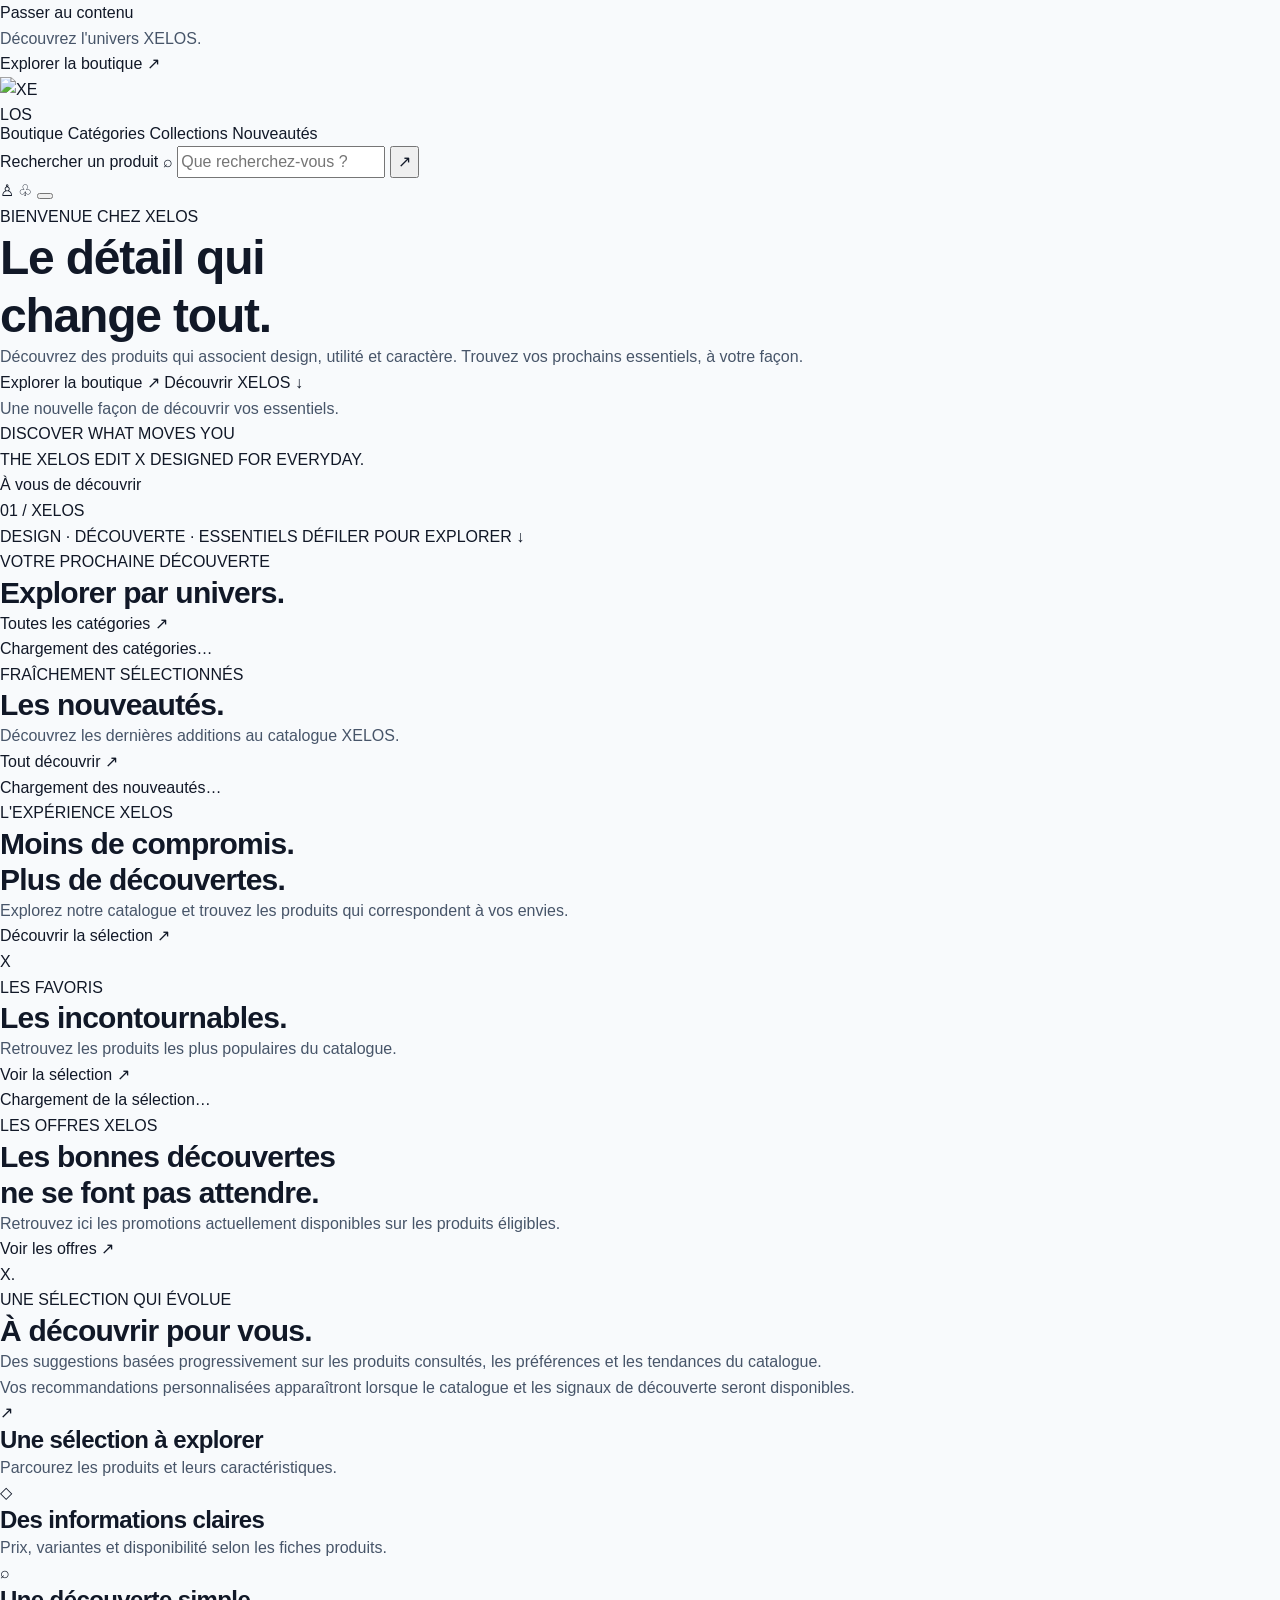
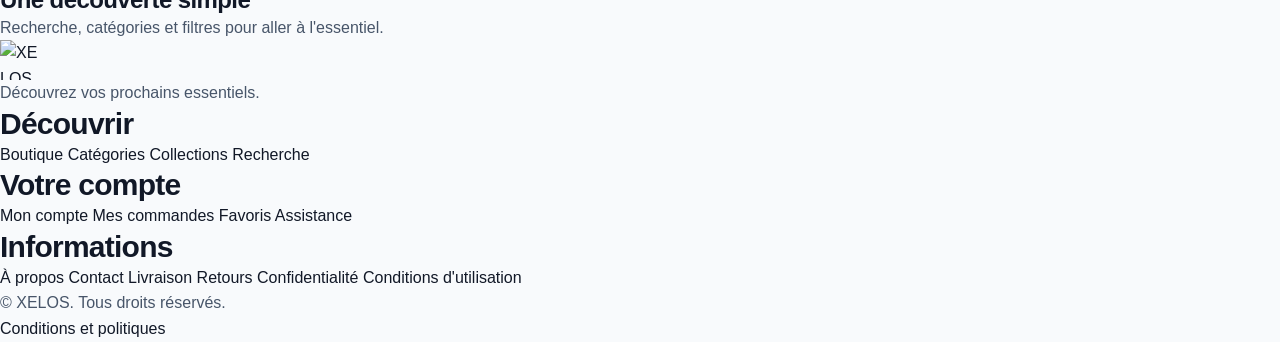
==== index.html @ 99961c37 "Create index.html" ====
<!DOCTYPE html>
<html lang="fr">
<head>
  <meta charset="UTF-8">
  <meta name="viewport" content="width=device-width, initial-scale=1">
  <meta name="theme-color" content="#ffffff">
  <meta name="description" content="Découvrez la sélection XELOS : des produits soigneusement sélectionnés, des nouveautés et des offres à découvrir.">

  <title>XELOS — Découvrez votre prochain essentiel</title>

  <link rel="preconnect" href="https://fonts.googleapis.com">
  <link rel="preconnect" href="https://fonts.gstatic.com" crossorigin>
  <link href="https://fonts.googleapis.com/css2?family=DM+Sans:wght@400;500;600;700;800&display=swap" rel="stylesheet">

  <link rel="stylesheet" href="css/core/variables.css">
  <link rel="stylesheet" href="css/core/reset.css">
  <link rel="stylesheet" href="css/core/typography.css">
  <link rel="stylesheet" href="css/core/layout.css">
  <link rel="stylesheet" href="css/core/utilities.css">

  <link rel="stylesheet" href="css/components/buttons.css">
  <link rel="stylesheet" href="css/components/header.css">
  <link rel="stylesheet" href="css/components/footer.css">
  <link rel="stylesheet" href="css/components/product-card.css">
  <link rel="stylesheet" href="css/components/loader.css">
  <link rel="stylesheet" href="css/responsive.css">
  <link rel="stylesheet" href="css/pages/index.css">

  <script type="module" src="js/index.js"></script>
</head>

<body class="home-page">
  <a class="skip-link" href="#main-content">Passer au contenu</a>

  <div class="announcement-bar">
    <p>Découvrez l'univers XELOS.</p>
    <a href="shop.html">Explorer la boutique <span aria-hidden="true">↗</span></a>
  </div>

  <header class="home-header">
    <div class="home-header-inner">
      <a class="brand-mark" href="index.html" aria-label="XELOS, accueil">
        <!-- Remplacer le chemin par le nom exact du logo noir existant. -->
        <img src="assets/logos/xelos-logo.png" alt="XELOS" width="44" height="44">
      </a>

      <nav class="primary-navigation" id="primary-navigation" aria-label="Navigation principale">
        <a href="shop.html">Boutique</a>
        <a href="category.html">Catégories</a>
        <a href="collections.html">Collections</a>
        <a href="#new-arrivals">Nouveautés</a>
      </nav>

      <form class="header-search-form" action="search.html" role="search">
        <label class="visually-hidden" for="home-search">Rechercher un produit</label>
        <span aria-hidden="true">⌕</span>
        <input id="home-search" type="search" name="q" placeholder="Que recherchez-vous ?">
        <button type="submit" aria-label="Rechercher">↗</button>
      </form>

      <div class="home-header-actions">
        <a class="header-action-link account-link" href="account.html" aria-label="Mon compte">
          <span aria-hidden="true">♙</span>
        </a>
        <a class="header-action-link cart-link" href="cart.html" aria-label="Panier">
          <span aria-hidden="true">♧</span>
          <span class="cart-count" id="cart-count" hidden>0</span>
        </a>
        <button class="mobile-menu-toggle" id="mobile-menu-toggle"
          type="button" aria-controls="primary-navigation"
          aria-expanded="false" aria-label="Ouvrir le menu">
          <span></span><span></span>
        </button>
      </div>
    </div>
  </header>

  <main id="main-content">
    <section class="hero-section" aria-labelledby="hero-title">
      <div class="hero-copy">
        <span class="eyebrow"><span class="eyebrow-dot"></span> BIENVENUE CHEZ XELOS</span>

        <h1 id="hero-title">
          Le détail qui<br>
          <span>change tout.</span>
        </h1>

        <p class="hero-description">
          Découvrez des produits qui associent design, utilité et caractère.
          Trouvez vos prochains essentiels, à votre façon.
        </p>

        <div class="hero-actions">
          <a class="home-button home-button-primary" href="shop.html">
            Explorer la boutique <span aria-hidden="true">↗</span>
          </a>
          <a class="hero-secondary-link" href="#categories">
            Découvrir XELOS <span aria-hidden="true">↓</span>
          </a>
        </div>

        <div class="hero-note">
          <span class="hero-note-line"></span>
          <p>Une nouvelle façon de découvrir vos essentiels.</p>
        </div>
      </div>

      <div class="hero-visual" aria-label="Composition visuelle XELOS">
        <div class="hero-visual-backdrop"></div>
        <div class="hero-orbit hero-orbit-one"></div>
        <div class="hero-orbit hero-orbit-two"></div>

        <div class="hero-visual-content">
          <span class="hero-vertical-label">DISCOVER WHAT MOVES YOU</span>
          <div class="hero-blue-disc"></div>
          <div class="hero-object-card">
            <span class="hero-object-kicker">THE XELOS EDIT</span>
            <span class="hero-object-symbol" aria-hidden="true">X</span>
            <span class="hero-object-caption">DESIGNED FOR EVERYDAY.</span>
          </div>
        </div>

        <div class="hero-floating-label">
          <span class="floating-label-dot"></span>
          <span>À vous de découvrir</span>
        </div>

        <span class="hero-index">01 / XELOS</span>
      </div>

      <div class="hero-bottom-line">
        <span>DESIGN · DÉCOUVERTE · ESSENTIELS</span>
        <a href="#categories">DÉFILER POUR EXPLORER ↓</a>
      </div>
    </section>

    <section class="home-categories section-shell" id="categories"
      aria-labelledby="categories-title">
      <div class="section-heading">
        <div>
          <span class="eyebrow">VOTRE PROCHAINE DÉCOUVERTE</span>
          <h2 id="categories-title">Explorer par univers<span>.</span></h2>
        </div>
        <a class="text-link" href="category.html">Toutes les catégories <span>↗</span></a>
      </div>

      <div class="category-grid" id="home-categories-grid">
        <div class="content-loading" role="status">
          Chargement des catégories…
        </div>
      </div>
    </section>

    <section class="home-products section-shell" id="new-arrivals"
      aria-labelledby="new-arrivals-title">
      <div class="section-heading">
        <div>
          <span class="eyebrow">FRAÎCHEMENT SÉLECTIONNÉS</span>
          <h2 id="new-arrivals-title">Les nouveautés<span>.</span></h2>
          <p>Découvrez les dernières additions au catalogue XELOS.</p>
        </div>
        <a class="text-link" href="shop.html?sort=newest">Tout découvrir <span>↗</span></a>
      </div>

      <div class="home-product-grid" id="new-products-grid"
        aria-live="polite">
        <div class="content-loading" role="status">
          Chargement des nouveautés…
        </div>
      </div>
    </section>

    <section class="editorial-banner" aria-labelledby="editorial-title">
      <div class="editorial-content">
        <span class="eyebrow editorial-eyebrow">L'EXPÉRIENCE XELOS</span>
        <h2 id="editorial-title">Moins de compromis.<br><span>Plus de découvertes.</span></h2>
        <p>Explorez notre catalogue et trouvez les produits qui correspondent à vos envies.</p>
        <a class="home-button home-button-light" href="shop.html">
          Découvrir la sélection <span aria-hidden="true">↗</span>
        </a>
      </div>
      <div class="editorial-art" aria-hidden="true">
        <div class="editorial-ring"></div>
        <div class="editorial-square"></div>
        <div class="editorial-small-disc"></div>
        <span>X</span>
      </div>
    </section>

    <section class="home-products section-shell" id="best-sellers"
      aria-labelledby="best-sellers-title">
      <div class="section-heading">
        <div>
          <span class="eyebrow">LES FAVORIS</span>
          <h2 id="best-sellers-title">Les incontournables<span>.</span></h2>
          <p>Retrouvez les produits les plus populaires du catalogue.</p>
        </div>
        <a class="text-link" href="shop.html?sort=popular">Voir la sélection <span>↗</span></a>
      </div>

      <div class="home-product-grid" id="best-sellers-grid"
        aria-live="polite">
        <div class="content-loading" role="status">
          Chargement de la sélection…
        </div>
      </div>
    </section>

    <section class="home-promo-section" id="promotions"
      aria-labelledby="promotions-title">
      <div class="promo-copy">
        <span class="eyebrow">LES OFFRES XELOS</span>
        <h2 id="promotions-title">Les bonnes découvertes<br>ne se font pas attendre<span>.</span></h2>
        <p>Retrouvez ici les promotions actuellement disponibles sur les produits éligibles.</p>
        <a class="home-button home-button-primary" href="shop.html?filter=promotions">
          Voir les offres <span aria-hidden="true">↗</span>
        </a>
      </div>
      <div class="promo-visual" aria-hidden="true">
        <div class="promo-outline"></div>
        <div class="promo-disc"></div>
        <span class="promo-mark">X.</span>
      </div>
    </section>

    <section class="home-recommendations section-shell"
      id="recommendations" aria-labelledby="recommendations-title">
      <div class="section-heading">
        <div>
          <span class="eyebrow">UNE SÉLECTION QUI ÉVOLUE</span>
          <h2 id="recommendations-title">À découvrir pour vous<span>.</span></h2>
          <p>Des suggestions basées progressivement sur les produits consultés,
            les préférences et les tendances du catalogue.</p>
        </div>
      </div>

      <div class="home-product-grid" id="recommended-products-grid"
        aria-live="polite">
        <p class="recommendation-note">
          Vos recommandations personnalisées apparaîtront lorsque le catalogue
          et les signaux de découverte seront disponibles.
        </p>
      </div>
    </section>

    <section class="home-service-strip" aria-label="Informations XELOS">
      <div class="service-item">
        <span class="service-icon" aria-hidden="true">↗</span>
        <div>
          <h3>Une sélection à explorer</h3>
          <p>Parcourez les produits et leurs caractéristiques.</p>
        </div>
      </div>
      <div class="service-item">
        <span class="service-icon" aria-hidden="true">◇</span>
        <div>
          <h3>Des informations claires</h3>
          <p>Prix, variantes et disponibilité selon les fiches produits.</p>
        </div>
      </div>
      <div class="service-item">
        <span class="service-icon" aria-hidden="true">⌕</span>
        <div>
          <h3>Une découverte simple</h3>
          <p>Recherche, catégories et filtres pour aller à l'essentiel.</p>
        </div>
      </div>
    </section>
  </main>

  <footer class="home-footer">
    <div class="home-footer-main">
      <div class="footer-brand-column">
        <a class="brand-mark footer-brand-mark" href="index.html" aria-label="XELOS, accueil">
          <img src="assets/logos/xelos-logo.png" alt="XELOS" width="40" height="40">
        </a>
        <p>Découvrez vos prochains essentiels.</p>
      </div>

      <div class="footer-link-column">
        <h2>Découvrir</h2>
        <a href="shop.html">Boutique</a>
        <a href="category.html">Catégories</a>
        <a href="collections.html">Collections</a>
        <a href="search.html">Recherche</a>
      </div>

      <div class="footer-link-column">
        <h2>Votre compte</h2>
        <a href="account.html">Mon compte</a>
        <a href="orders.html">Mes commandes</a>
        <a href="wishlist.html">Favoris</a>
        <a href="support.html">Assistance</a>
      </div>

      <div class="footer-link-column">
        <h2>Informations</h2>
        <a href="about.html">À propos</a>
        <a href="contact.html">Contact</a>
        <a href="shipping-policy.html">Livraison</a>
        <a href="returns-policy.html">Retours</a>
        <a href="privacy-policy.html">Confidentialité</a>
        <a href="terms.html">Conditions d'utilisation</a>
      </div>
    </div>

    <div class="home-footer-bottom">
      <p>© <span id="current-year"></span> XELOS. Tous droits réservés.</p>
      <a href="terms.html">Conditions et politiques</a>
    </div>
  </footer>
</body>
</html>
---- css/core/variables.css ----
:root {
  color-scheme: light;

  /* Brand */
  --color-primary: #2563eb;
  --color-primary-hover: #1d4ed8;
  --color-primary-active: #1e40af;
  --color-primary-soft: #eff6ff;

  /* Backgrounds */
  --color-background: #f8fafc;
  --color-surface: #ffffff;
  --color-surface-muted: #f1f5f9;
  --color-surface-dark: #111827;

  /* Text */
  --color-text: #111827;
  --color-text-secondary: #475569;
  --color-text-muted: #64748b;
  --color-text-inverse: #ffffff;

  /* Borders */
  --color-border: #e2e8f0;
  --color-border-strong: #cbd5e1;

  /* Status */
  --color-success: #16a34a;
  --color-success-soft: #f0fdf4;
  --color-warning: #d97706;
  --color-warning-soft: #fffbeb;
  --color-danger: #dc2626;
  --color-danger-soft: #fef2f2;
  --color-info: #0891b2;
  --color-info-soft: #ecfeff;

  /* Typography */
  --font-family-base: Inter, -apple-system, BlinkMacSystemFont,
    "Segoe UI", sans-serif;
  --font-family-heading: Inter, -apple-system, BlinkMacSystemFont,
    "Segoe UI", sans-serif;

  --font-size-xs: 0.75rem;
  --font-size-sm: 0.875rem;
  --font-size-base: 1rem;
  --font-size-lg: 1.125rem;
  --font-size-xl: 1.25rem;
  --font-size-2xl: 1.5rem;
  --font-size-3xl: 1.875rem;
  --font-size-4xl: 2.25rem;
  --font-size-5xl: 3rem;

  --line-height-tight: 1.2;
  --line-height-base: 1.6;
  --line-height-relaxed: 1.75;

  /* Spacing */
  --space-1: 0.25rem;
  --space-2: 0.5rem;
  --space-3: 0.75rem;
  --space-4: 1rem;
  --space-5: 1.25rem;
  --space-6: 1.5rem;
  --space-8: 2rem;
  --space-10: 2.5rem;
  --space-12: 3rem;
  --space-16: 4rem;
  --space-20: 5rem;

  /* Layout */
  --container-width: 1280px;
  --container-wide: 1440px;
  --header-height: 76px;
  --sidebar-width: 260px;

  /* Borders and shadows */
  --radius-sm: 6px;
  --radius-md: 10px;
  --radius-lg: 16px;
  --radius-xl: 24px;
  --radius-full: 9999px;

  --shadow-sm: 0 1px 2px rgb(15 23 42 / 5%);
  --shadow-md: 0 4px 12px rgb(15 23 42 / 8%);
  --shadow-lg: 0 12px 32px rgb(15 23 42 / 12%);

  /* Motion */
  --transition-fast: 150ms ease;
  --transition-base: 250ms ease;
  --transition-slow: 350ms ease;

  /* Layers */
  --z-dropdown: 100;
  --z-sticky: 200;
  --z-overlay: 300;
  --z-modal: 400;
  --z-toast: 500;
}
---- css/core/typography.css ----
html {
  font-size: 16px;
}

body {
  font-family: var(--font-family-base);
  font-size: var(--font-size-base);
  font-weight: 400;
  line-height: var(--line-height-base);
  color: var(--color-text);
  background: var(--color-background);
  -webkit-font-smoothing: antialiased;
  text-rendering: optimizeLegibility;
}

h1,
h2,
h3,
h4,
h5,
h6 {
  font-family: var(--font-family-heading);
  font-weight: 700;
  line-height: var(--line-height-tight);
  letter-spacing: -0.025em;
  color: var(--color-text);
}

h1 {
  font-size: clamp(2rem, 5vw, var(--font-size-5xl));
}

h2 {
  font-size: clamp(1.75rem, 3.5vw, var(--font-size-3xl));
}

h3 {
  font-size: var(--font-size-2xl);
}

h4 {
  font-size: var(--font-size-xl);
}

h5 {
  font-size: var(--font-size-lg);
}

h6 {
  font-size: var(--font-size-base);
}

p {
  color: var(--color-text-secondary);
}

small {
  font-size: var(--font-size-sm);
}

strong,
b {
  font-weight: 700;
}

code,
pre,
kbd,
samp {
  font-family: "SFMono-Regular", Consolas, "Liberation Mono", monospace;
}

a {
  transition: color var(--transition-fast);
}

a:hover {
  color: var(--color-primary);
}

::selection {
  color: var(--color-text-inverse);
  background: var(--color-primary);
}
---- css/core/layout.css ----
.container {
  width: min(
    calc(100% - 2 * var(--space-6)),
    var(--container-width)
  );
  margin-inline: auto;
}

.container-wide {
  width: min(
    calc(100% - 2 * var(--space-6)),
    var(--container-wide)
  );
  margin-inline: auto;
}

.section {
  padding-block: var(--space-16);
}

.section-header {
  display: flex;
  align-items: end;
  justify-content: space-between;
  gap: var(--space-6);
  margin-bottom: var(--space-8);
}

.stack {
  display: flex;
  flex-direction: column;
  gap: var(--space-4);
}

.cluster {
  display: flex;
  flex-wrap: wrap;
  align-items: center;
  gap: var(--space-3);
}

.grid {
  display: grid;
  gap: var(--space-6);
}

.grid-2 {
  grid-template-columns: repeat(2, minmax(0, 1fr));
}

.grid-3 {
  grid-template-columns: repeat(3, minmax(0, 1fr));
}

.grid-4 {
  grid-template-columns: repeat(4, minmax(0, 1fr));
}

.page-layout {
  min-height: 100vh;
  display: flex;
  flex-direction: column;
}

.page-main {
  flex: 1;
}

.content-narrow {
  width: min(100%, 760px);
  margin-inline: auto;
}

.divider {
  width: 100%;
  height: 1px;
  border: 0;
  background: var(--color-border);
}

@media (max-width: 900px) {
  .grid-4,
  .grid-3 {
    grid-template-columns: repeat(2, minmax(0, 1fr));
  }

  .section {
    padding-block: var(--space-12);
  }
}

@media (max-width: 600px) {
  .container,
  .container-wide {
    width: calc(100% - 2 * var(--space-4));
  }

  .grid-2,
  .grid-3,
  .grid-4 {
    grid-template-columns: minmax(0, 1fr);
  }

  .section-header {
    align-items: flex-start;
    flex-direction: column;
  }
}
---- css/core/utilities.css ----
/* Display */
.hidden {
  display: none !important;
}

.block {
  display: block;
}

.inline-block {
  display: inline-block;
}

.flex {
  display: flex;
}

.inline-flex {
  display: inline-flex;
}

.items-center {
  align-items: center;
}

.items-start {
  align-items: flex-start;
}

.justify-center {
  justify-content: center;
}

.justify-between {
  justify-content: space-between;
}

.flex-wrap {
  flex-wrap: wrap;
}

/* Spacing */
.w-full {
  width: 100%;
}

.h-full {
  height: 100%;
}

.mx-auto {
  margin-inline: auto;
}

.mt-2 {
  margin-top: var(--space-2);
}

.mt-4 {
  margin-top: var(--space-4);
}

.mt-6 {
  margin-top: var(--space-6);
}

.mt-8 {
  margin-top: var(--space-8);
}

.mb-4 {
  margin-bottom: var(--space-4);
}

.mb-6 {
  margin-bottom: var(--space-6);
}

/* Text */
.text-left {
  text-align: left;
}

.text-center {
  text-align: center;
}

.text-right {
  text-align: right;
}

.text-muted {
  color: var(--color-text-muted);
}

.text-secondary {
  color: var(--color-text-secondary);
}

.text-primary {
  color: var(--color-primary);
}

.text-success {
  color: var(--color-success);
}

.text-danger {
  color: var(--color-danger);
}

.text-sm {
  font-size: var(--font-size-sm);
}

.text-lg {
  font-size: var(--font-size-lg);
}

.font-medium {
  font-weight: 500;
}

.font-semibold {
  font-weight: 600;
}

.font-bold {
  font-weight: 700;
}

/* Surfaces */
.rounded-sm {
  border-radius: var(--radius-sm);
}

.rounded-md {
  border-radius: var(--radius-md);
}

.rounded-lg {
  border-radius: var(--radius-lg);
}

.rounded-full {
  border-radius: var(--radius-full);
}

.border {
  border: 1px solid var(--color-border);
}

.shadow-sm {
  box-shadow: var(--shadow-sm);
}

.shadow-md {
  box-shadow: var(--shadow-md);
}

/* Accessibility */
.sr-only {
  position: absolute;
  width: 1px;
  height: 1px;
  padding: 0;
  margin: -1px;
  overflow: hidden;
  clip-path: inset(50%);
  white-space: nowrap;
  border: 0;
}
---- css/components/buttons.css ----
/* Base */
.btn {
  display: inline-flex;
  align-items: center;
  justify-content: center;
  gap: 0.625rem;
  min-height: 46px;
  padding: 0.75rem 1.25rem;
  border: 1px solid transparent;
  border-radius: var(--radius-md);
  font: inherit;
  font-size: var(--font-size-sm);
  font-weight: 650;
  line-height: 1.2;
  text-align: center;
  text-decoration: none;
  cursor: pointer;
  transition:
    background var(--transition-fast),
    color var(--transition-fast),
    border-color var(--transition-fast),
    box-shadow var(--transition-fast),
    transform var(--transition-fast);
}

.btn:hover:not(:disabled) {
  transform: translateY(-1px);
}

.btn:active:not(:disabled) {
  transform: translateY(0);
}

.btn:focus-visible {
  outline: 3px solid var(--color-primary);
  outline-offset: 3px;
}

.btn:disabled,
.btn[aria-disabled="true"] {
  opacity: 0.5;
  cursor: not-allowed;
  transform: none;
  box-shadow: none;
}

/* Primary */
.btn-primary {
  color: #fff;
  background: var(--color-primary);
  box-shadow: 0 4px 12px rgb(37 99 235 / 18%);
}

.btn-primary:hover:not(:disabled) {
  background: var(--color-primary-hover);
  box-shadow: 0 6px 18px rgb(37 99 235 / 25%);
}

/* Dark */
.btn-dark {
  color: #fff;
  background: #111827;
}

.btn-dark:hover:not(:disabled) {
  background: #1f2937;
}

/* Secondary */
.btn-secondary {
  color: var(--color-text);
  background: #fff;
  border-color: var(--color-border);
}

.btn-secondary:hover:not(:disabled) {
  background: var(--color-surface-muted);
  border-color: var(--color-border-strong);
}

/* Outline */
.btn-outline {
  color: var(--color-primary);
  background: transparent;
  border-color: var(--color-primary);
}

.btn-outline:hover:not(:disabled) {
  background: var(--color-primary-soft);
}

/* Text and danger */
.btn-ghost {
  color: var(--color-text-secondary);
  background: transparent;
}

.btn-ghost:hover:not(:disabled) {
  color: var(--color-primary);
  background: var(--color-primary-soft);
}

.btn-danger {
  color: #fff;
  background: var(--color-danger);
}

.btn-danger:hover:not(:disabled) {
  background: #b91c1c;
}

/* Sizes */
.btn-sm {
  min-height: 36px;
  padding: 0.5rem 0.875rem;
  font-size: var(--font-size-xs);
}

.btn-lg {
  min-height: 54px;
  padding: 0.95rem 1.75rem;
  font-size: var(--font-size-base);
}

.btn-block {
  display: flex;
  width: 100%;
}

.btn-icon {
  display: inline-grid;
  place-items: center;
  width: 44px;
  height: 44px;
  padding: 0;
  color: var(--color-text);
  background: #fff;
  border: 1px solid var(--color-border);
  border-radius: var(--radius-md);
}

.btn-icon:hover:not(:disabled) {
  color: var(--color-primary);
  background: var(--color-primary-soft);
  border-color: #bfdbfe;
}

.btn-icon:disabled {
  opacity: 0.5;
  cursor: not-allowed;
}
---- css/components/header.css ----
/* =========================================================
   XELOS — HEADER
   Fichier : css/components/header.css
   ========================================================= */

.site-header {
  position: sticky;
  top: 0;
  z-index: 1000;
  width: 100%;
  background: var(--color-white, #ffffff);
  border-bottom: 1px solid var(--border-color, #e5e7eb);
  box-shadow: 0 2px 12px rgb(15 23 42 / 4%);
}

.header-container {
  width: min(100% - 48px, 1440px);
  min-height: 76px;
  margin-inline: auto;
  display: flex;
  align-items: center;
  justify-content: space-between;
  gap: 28px;
}

.header-brand {
  display: inline-flex;
  align-items: center;
  flex-shrink: 0;
  gap: 10px;
  color: var(--color-text, #111827);
  text-decoration: none;
}

.header-brand img {
  display: block;
  width: auto;
  max-width: 150px;
  max-height: 44px;
  object-fit: contain;
}

.header-brand-name {
  font-size: 1.5rem;
  font-weight: 800;
  letter-spacing: -0.06em;
}

.header-nav {
  display: flex;
  align-items: center;
  justify-content: center;
  gap: 30px;
}

.header-nav a {
  position: relative;
  padding-block: 8px;
  color: var(--color-text-secondary, #4b5563);
  font-size: 0.925rem;
  font-weight: 600;
  text-decoration: none;
  transition: color 180ms ease;
}

.header-nav a:hover,
.header-nav a[aria-current="page"] {
  color: var(--color-primary, #2563eb);
}

.header-nav a[aria-current="page"]::after {
  position: absolute;
  right: 0;
  bottom: 0;
  left: 0;
  height: 2px;
  border-radius: 2px;
  background: var(--color-primary, #2563eb);
  content: "";
}

.header-actions {
  display: flex;
  align-items: center;
  justify-content: flex-end;
  gap: 12px;
  flex-shrink: 0;
}

.header-search {
  display: flex;
  align-items: center;
  width: min(260px, 22vw);
  min-width: 170px;
  height: 42px;
  padding-inline: 12px;
  gap: 8px;
  border: 1px solid var(--border-color, #e5e7eb);
  border-radius: 10px;
  background: var(--color-surface, #f9fafb);
  transition:
    border-color 180ms ease,
    box-shadow 180ms ease,
    background 180ms ease;
}

.header-search:focus-within {
  border-color: var(--color-primary, #2563eb);
  background: #ffffff;
  box-shadow: 0 0 0 3px rgb(37 99 235 / 12%);
}

.header-search input {
  width: 100%;
  min-width: 0;
  border: 0;
  outline: 0;
  background: transparent;
  color: var(--color-text, #111827);
  font: inherit;
  font-size: 0.875rem;
}

.header-search input::placeholder {
  color: var(--color-text-muted, #9ca3af);
}

.header-icon-button {
  position: relative;
  display: inline-flex;
  align-items: center;
  justify-content: center;
  width: 42px;
  height: 42px;
  flex-shrink: 0;
  border: 1px solid transparent;
  border-radius: 10px;
  background: transparent;
  color: var(--color-text, #111827);
  text-decoration: none;
  cursor: pointer;
  transition:
    color 180ms ease,
    background 180ms ease,
    border-color 180ms ease;
}

.header-icon-button:hover {
  border-color: var(--border-color, #e5e7eb);
  background: var(--color-surface, #f9fafb);
  color: var(--color-primary, #2563eb);
}

.header-icon-button svg,
.header-icon-button i {
  width: 20px;
  height: 20px;
  font-size: 1.15rem;
}

.header-badge {
  position: absolute;
  top: 1px;
  right: 0;
  display: inline-flex;
  align-items: center;
  justify-content: center;
  min-width: 18px;
  height: 18px;
  padding-inline: 4px;
  border: 2px solid #ffffff;
  border-radius: 999px;
  background: var(--color-primary, #2563eb);
  color: #ffffff;
  font-size: 0.65rem;
  font-weight: 700;
  line-height: 1;
}

.header-menu-toggle {
  display: none;
}

@media (max-width: 1100px) {
  .header-container {
    gap: 18px;
  }

  .header-nav {
    gap: 18px;
  }

  .header-search {
    width: 190px;
    min-width: 140px;
  }
}

@media (max-width: 800px) {
  .header-container {
    width: min(100% - 32px, 1440px);
    min-height: 68px;
    gap: 12px;
  }

  .header-brand img {
    max-width: 125px;
    max-height: 38px;
  }

  .header-nav {
    position: absolute;
    top: 100%;
    right: 0;
    left: 0;
    display: none;
    align-items: stretch;
    padding: 12px 20px 20px;
    gap: 0;
    border-bottom: 1px solid var(--border-color, #e5e7eb);
    background: #ffffff;
    box-shadow: 0 12px 20px rgb(15 23 42 / 8%);
  }

  .header-nav.is-open {
    display: flex;
    flex-direction: column;
  }

  .header-nav a {
    padding: 13px 4px;
  }

  .header-nav a[aria-current="page"]::after {
    display: none;
  }

  .header-menu-toggle {
    display: inline-flex;
  }

  .header-search {
    width: 42px;
    min-width: 42px;
    padding-inline: 10px;
  }

  .header-search input {
    width: 0;
    padding: 0;
    opacity: 0;
  }

  .header-search:focus-within {
    position: absolute;
    right: 16px;
    left: 16px;
    z-index: 2;
    width: auto;
    background: #ffffff;
  }

  .header-search:focus-within input {
    width: 100%;
    opacity: 1;
  }

  .header-actions {
    gap: 4px;
  }
}

@media (max-width: 420px) {
  .header-container {
    width: calc(100% - 24px);
  }

  .header-brand img {
    max-width: 105px;
  }

  .header-actions {
    gap: 2px;
  }

  .header-icon-button {
    width: 36px;
    height: 38px;
  }
}

@media (prefers-reduced-motion: reduce) {
  .site-header *,
  .site-header *::before,
  .site-header *::after {
    scroll-behavior: auto !important;
    transition-duration: 0.01ms !important;
  }
}
---- css/components/footer.css ----
/* =========================================================
   XELOS — FOOTER
   Fichier : css/components/footer.css
   ========================================================= */

.site-footer {
  margin-top: 80px;
  background: var(--footer-background, #0b1220);
  color: #d1d5db;
}

.footer-main {
  width: min(100% - 48px, 1440px);
  margin-inline: auto;
  padding-block: 64px 48px;
  display: grid;
  grid-template-columns: 1.5fr repeat(3, minmax(0, 1fr));
  gap: 48px;
}

.footer-brand {
  display: inline-flex;
  align-items: center;
  width: fit-content;
  margin-bottom: 18px;
  gap: 10px;
  color: #ffffff;
  text-decoration: none;
}

.footer-brand img {
  display: block;
  width: auto;
  max-width: 150px;
  max-height: 44px;
  object-fit: contain;
}

.footer-brand-name {
  font-size: 1.5rem;
  font-weight: 800;
  letter-spacing: -0.06em;
}

.footer-description {
  max-width: 340px;
  margin: 0;
  color: #9ca3af;
  font-size: 0.925rem;
  line-height: 1.8;
}

.footer-heading {
  margin: 0 0 20px;
  color: #ffffff;
  font-size: 0.95rem;
  font-weight: 750;
}

.footer-links {
  display: flex;
  flex-direction: column;
  align-items: flex-start;
  padding: 0;
  margin: 0;
  gap: 13px;
  list-style: none;
}

.footer-links a {
  color: #9ca3af;
  font-size: 0.875rem;
  line-height: 1.6;
  text-decoration: none;
  transition: color 180ms ease;
}

.footer-links a:hover {
  color: #ffffff;
}

.footer-socials {
  display: flex;
  align-items: center;
  flex-wrap: wrap;
  margin-top: 24px;
  gap: 10px;
}

.footer-social-link {
  display: inline-flex;
  align-items: center;
  justify-content: center;
  width: 40px;
  height: 40px;
  border: 1px solid #374151;
  border-radius: 10px;
  color: #e5e7eb;
  text-decoration: none;
  transition:
    border-color 180ms ease,
    background 180ms ease,
    color 180ms ease;
}

.footer-social-link:hover {
  border-color: var(--color-primary, #2563eb);
  background: var(--color-primary, #2563eb);
  color: #ffffff;
}

.footer-social-link svg,
.footer-social-link i {
  width: 18px;
  height: 18px;
  font-size: 1rem;
}

.footer-newsletter {
  display: flex;
  width: 100%;
  max-width: 440px;
  margin-top: 18px;
  gap: 8px;
}

.footer-newsletter input {
  width: 100%;
  min-width: 0;
  min-height: 44px;
  padding: 10px 12px;
  border: 1px solid #374151;
  border-radius: 9px;
  outline: none;
  background: #111827;
  color: #ffffff;
  font: inherit;
  font-size: 0.875rem;
}

.footer-newsletter input::placeholder {
  color: #9ca3af;
}

.footer-newsletter input:focus {
  border-color: #60a5fa;
  box-shadow: 0 0 0 3px rgb(37 99 235 / 22%);
}

.footer-newsletter button {
  display: inline-flex;
  min-height: 44px;
  flex-shrink: 0;
  align-items: center;
  justify-content: center;
  padding: 10px 16px;
  border: 1px solid var(--color-primary, #2563eb);
  border-radius: 9px;
  background: var(--color-primary, #2563eb);
  color: #ffffff;
  font: inherit;
  font-size: 0.875rem;
  font-weight: 700;
  cursor: pointer;
  transition: background 180ms ease;
}

.footer-newsletter button:hover {
  background: #1d4ed8;
}

.footer-bottom {
  width: min(100% - 48px, 1440px);
  margin-inline: auto;
  padding-block: 22px;
  display: flex;
  align-items: center;
  justify-content: space-between;
  flex-wrap: wrap;
  gap: 16px;
  border-top: 1px solid #273244;
}

.footer-copyright {
  margin: 0;
  color: #9ca3af;
  font-size: 0.8rem;
  line-height: 1.6;
}

.footer-legal-links {
  display: flex;
  align-items: center;
  flex-wrap: wrap;
  gap: 20px;
}

.footer-legal-links a {
  color: #9ca3af;
  font-size: 0.8rem;
  text-decoration: none;
}

.footer-legal-links a:hover {
  color: #ffffff;
}

.site-footer a:focus-visible,
.site-footer button:focus-visible,
.site-footer input:focus-visible {
  outline: 3px solid #60a5fa;
  outline-offset: 3px;
}

@media (max-width: 1000px) {
  .footer-main {
    grid-template-columns: repeat(2, minmax(0, 1fr));
    gap: 36px;
  }
}

@media (max-width: 600px) {
  .site-footer {
    margin-top: 56px;
  }

  .footer-main,
  .footer-bottom {
    width: calc(100% - 32px);
  }

  .footer-main {
    padding-block: 44px 32px;
    grid-template-columns: 1fr 1fr;
    gap: 32px 20px;
  }

  .footer-brand-column {
    grid-column: 1 / -1;
  }

  .footer-newsletter {
    flex-direction: column;
  }

  .footer-newsletter button {
    width: 100%;
  }

  .footer-bottom {
    align-items: flex-start;
    flex-direction: column;
  }

  .footer-legal-links {
    gap: 12px 18px;
  }
}

@media (max-width: 360px) {
  .footer-main {
    grid-template-columns: 1fr;
  }

  .footer-brand-column {
    grid-column: auto;
  }
}
---- css/components/product-card.css ----
/* =========================================================
   XELOS — PRODUCT CARD
   Fichier : css/components/product-card.css
   ========================================================= */

.product-grid {
  display: grid;
  grid-template-columns: repeat(4, minmax(0, 1fr));
  gap: 24px;
}

.product-card {
  position: relative;
  display: flex;
  min-width: 0;
  flex-direction: column;
  overflow: hidden;
  border: 1px solid var(--border-color, #e5e7eb);
  border-radius: 16px;
  background: var(--color-white, #ffffff);
  transition:
    transform 220ms ease,
    box-shadow 220ms ease,
    border-color 220ms ease;
}

.product-card:hover {
  transform: translateY(-4px);
  border-color: #d1d5db;
  box-shadow: 0 14px 32px rgb(15 23 42 / 8%);
}

.product-card-media {
  position: relative;
  overflow: hidden;
  aspect-ratio: 4 / 4.5;
  background: var(--color-surface, #f3f4f6);
}

.product-card-image {
  display: block;
  width: 100%;
  height: 100%;
  object-fit: cover;
  transition: transform 350ms ease;
}

.product-card:hover .product-card-image {
  transform: scale(1.045);
}

.product-card-badges {
  position: absolute;
  top: 12px;
  left: 12px;
  display: flex;
  flex-wrap: wrap;
  gap: 6px;
}

.product-badge {
  display: inline-flex;
  align-items: center;
  min-height: 24px;
  padding: 4px 8px;
  border-radius: 6px;
  background: #ffffff;
  color: #111827;
  font-size: 0.7rem;
  font-weight: 700;
  line-height: 1.2;
}

.product-badge--sale {
  background: #dc2626;
  color: #ffffff;
}

.product-badge--new {
  background: var(--color-primary, #2563eb);
  color: #ffffff;
}

.product-card-actions {
  position: absolute;
  top: 12px;
  right: 12px;
  display: flex;
  flex-direction: column;
  gap: 8px;
}

.product-card-action {
  display: inline-flex;
  align-items: center;
  justify-content: center;
  width: 38px;
  height: 38px;
  border: 1px solid rgb(229 231 235 / 90%);
  border-radius: 50%;
  background: rgb(255 255 255 / 95%);
  color: #111827;
  cursor: pointer;
  transition:
    color 180ms ease,
    background 180ms ease,
    transform 180ms ease;
}

.product-card-action:hover {
  transform: scale(1.06);
  background: var(--color-primary, #2563eb);
  color: #ffffff;
}

.product-card-action[aria-pressed="true"] {
  background: #eff6ff;
  color: var(--color-primary, #2563eb);
}

.product-card-action svg,
.product-card-action i {
  width: 18px;
  height: 18px;
  font-size: 1rem;
}

.product-card-body {
  display: flex;
  flex: 1;
  flex-direction: column;
  align-items: flex-start;
  padding: 16px;
  gap: 9px;
}

.product-card-category {
  margin: 0;
  color: var(--color-text-muted, #6b7280);
  font-size: 0.75rem;
  font-weight: 600;
  letter-spacing: 0.04em;
  text-transform: uppercase;
}

.product-card-title {
  display: -webkit-box;
  width: 100%;
  overflow: hidden;
  margin: 0;
  color: var(--color-text, #111827);
  font-size: 1rem;
  font-weight: 650;
  line-height: 1.45;
  overflow-wrap: anywhere;
  -webkit-box-orient: vertical;
  -webkit-line-clamp: 2;
}

.product-card-title a {
  color: inherit;
  text-decoration: none;
}

.product-card-title a:hover {
  color: var(--color-primary, #2563eb);
}

.product-card-rating {
  display: flex;
  align-items: center;
  flex-wrap: wrap;
  gap: 6px;
  color: var(--color-text-secondary, #4b5563);
  font-size: 0.8rem;
}

.product-card-rating-stars {
  color: #f59e0b;
  letter-spacing: 1px;
}

.product-card-rating-count {
  color: var(--color-text-muted, #6b7280);
}

.product-card-price {
  display: flex;
  align-items: baseline;
  flex-wrap: wrap;
  margin-top: auto;
  gap: 8px;
}

.product-price-current {
  color: var(--color-text, #111827);
  font-size: 1.125rem;
  font-weight: 800;
  font-variant-numeric: tabular-nums;
}

.product-price-original {
  color: var(--color-text-muted, #9ca3af);
  font-size: 0.875rem;
  text-decoration: line-through;
}

.product-card-availability {
  color: var(--color-success, #16a34a);
  font-size: 0.8rem;
  font-weight: 600;
}

.product-card-availability.is-unavailable {
  color: var(--color-error, #dc2626);
}

.product-card-footer {
  width: 100%;
  margin-top: 4px;
}

.product-card-add {
  display: inline-flex;
  width: 100%;
  min-height: 42px;
  align-items: center;
  justify-content: center;
  padding: 10px 14px;
  gap: 8px;
  border: 1px solid var(--color-primary, #2563eb);
  border-radius: 10px;
  background: var(--color-primary, #2563eb);
  color: #ffffff;
  font: inherit;
  font-size: 0.875rem;
  font-weight: 700;
  cursor: pointer;
  transition:
    background 180ms ease,
    border-color 180ms ease,
    transform 180ms ease;
}

.product-card-add:hover {
  transform: translateY(-1px);
  border-color: #1d4ed8;
  background: #1d4ed8;
}

.product-card-add:disabled {
  transform: none;
  border-color: #d1d5db;
  background: #e5e7eb;
  color: #6b7280;
  cursor: not-allowed;
}

.product-card a:focus-visible,
.product-card button:focus-visible {
  outline: 3px solid rgb(37 99 235 / 45%);
  outline-offset: 3px;
}

@media (max-width: 1100px) {
  .product-grid {
    grid-template-columns: repeat(3, minmax(0, 1fr));
    gap: 20px;
  }
}

@media (max-width: 760px) {
  .product-grid {
    grid-template-columns: repeat(2, minmax(0, 1fr));
    gap: 14px;
  }

  .product-card {
    border-radius: 12px;
  }

  .product-card-body {
    padding: 12px;
    gap: 8px;
  }

  .product-card-actions {
    top: 8px;
    right: 8px;
  }

  .product-card-action {
    width: 34px;
    height: 34px;
  }

  .product-card-title {
    font-size: 0.9rem;
  }

  .product-price-current {
    font-size: 1rem;
  }

  .product-card-add {
    min-height: 40px;
    padding-inline: 8px;
    font-size: 0.8rem;
  }
}

@media (max-width: 360px) {
  .product-grid {
    gap: 10px;
  }

  .product-card-body {
    padding: 9px;
  }

  .product-card-badges {
    top: 6px;
    left: 6px;
  }

  .product-badge {
    font-size: 0.65rem;
  }
}

@media (prefers-reduced-motion: reduce) {
  .product-card,
  .product-card-image,
  .product-card-action,
  .product-card-add {
    transition: none;
  }

  .product-card:hover,
  .product-card:hover .product-card-image,
  .product-card-action:hover,
  .product-card-add:hover {
    transform: none;
  }
}
---- css/components/loader.css ----
/* Circular spinner */
.spinner {
  display: inline-block;
  width: 28px;
  height: 28px;
  border: 3px solid #dbeafe;
  border-top-color: var(--color-primary);
  border-radius: 50%;
  animation: spinner-rotate 700ms linear infinite;
}

.spinner-sm {
  width: 16px;
  height: 16px;
  border-width: 2px;
}

.spinner-lg {
  width: 44px;
  height: 44px;
  border-width: 4px;
}

.spinner-light {
  border-color: rgb(255 255 255 / 35%);
  border-top-color: #fff;
}

/* Full loading section */
.loading-state {
  display: flex;
  min-height: 180px;
  flex-direction: column;
  align-items: center;
  justify-content: center;
  gap: var(--space-4);
  padding: var(--space-8);
  text-align: center;
}

.loading-text {
  color: var(--color-text-secondary);
  font-size: var(--font-size-sm);
}

/* Skeleton placeholders */
.skeleton {
  position: relative;
  overflow: hidden;
  background: #e9eef5;
  border-radius: var(--radius-sm);
}

.skeleton::after {
  position: absolute;
  inset: 0;
  background: linear-gradient(
    90deg,
    transparent,
    rgb(255 255 255 / 65%),
    transparent
  );
  content: "";
  transform: translateX(-100%);
  animation: skeleton-shimmer 1.4s infinite;
}

.skeleton-text {
  width: 100%;
  height: 14px;
}

.skeleton-title {
  width: 65%;
  height: 22px;
}

.skeleton-image {
  width: 100%;
  aspect-ratio: 4 / 5;
}

.skeleton-button {
  width: 140px;
  height: 44px;
  border-radius: var(--radius-md);
}

/* Button loading indicator */
.btn-loading {
  position: relative;
  color: transparent !important;
  pointer-events: none;
}

.btn-loading::after {
  position: absolute;
  width: 18px;
  height: 18px;
  border: 2px solid rgb(255 255 255 / 40%);
  border-top-color: #fff;
  border-radius: 50%;
  content: "";
  animation: spinner-rotate 700ms linear infinite;
}

.btn-secondary.btn-loading::after,
.btn-outline.btn-loading::after {
  border-color: #bfdbfe;
  border-top-color: var(--color-primary);
}

@keyframes spinner-rotate {
  to {
    transform: rotate(360deg);
  }
}

@keyframes skeleton-shimmer {
  to {
    transform: translateX(100%);
  }
}

@media (prefers-reduced-motion: reduce) {
  .spinner,
  .skeleton::after,
  .btn-loading::after {
    animation-duration: 2s;
  }
}
---- css/responsive.css ----
/* =========================================================
   XELOS — RESPONSIVE DESIGN
   Fichier : css/responsive.css
   Objectif : adaptation globale mobile, tablette et desktop
   ========================================================= */

/* ---------- 1. Images et médias ---------- */

img,
picture,
video,
canvas,
svg {
  max-width: 100%;
}

img,
video {
  height: auto;
}

iframe {
  max-width: 100%;
}

/* ---------- 2. Conteneurs globaux ---------- */

.container,
.page-container,
.section-container {
  width: min(100% - 48px, 1440px);
  margin-inline: auto;
}

main,
section,
article,
aside {
  min-width: 0;
}

input,
textarea,
select,
button {
  max-width: 100%;
}

input,
textarea,
select,
button {
  font: inherit;
}

textarea {
  resize: vertical;
}

/* Empêche les longs contenus de casser les mises en page. */

p,
h1,
h2,
h3,
h4,
h5,
h6,
a,
span {
  overflow-wrap: break-word;
}

/* ---------- 3. Grilles flexibles ---------- */

.responsive-grid {
  display: grid;
  grid-template-columns: repeat(
    auto-fit,
    minmax(min(100%, 240px), 1fr)
  );
  gap: 24px;
}

.responsive-flex {
  display: flex;
  flex-wrap: wrap;
  gap: 16px;
}

.responsive-flex > * {
  min-width: 0;
}

/* ---------- 4. Tablettes et petits ordinateurs ---------- */

@media (max-width: 1024px) {
  .container,
  .page-container,
  .section-container {
    width: min(100% - 40px, 1440px);
  }

  .responsive-grid {
    gap: 20px;
  }

  .hide-tablet {
    display: none !important;
  }

  .stack-tablet {
    flex-direction: column;
    align-items: stretch;
  }
}

/* ---------- 5. Téléphones ---------- */

@media (max-width: 768px) {
  .container,
  .page-container,
  .section-container {
    width: calc(100% - 32px);
  }

  .responsive-grid {
    grid-template-columns: repeat(
      auto-fit,
      minmax(min(100%, 200px), 1fr)
    );
    gap: 16px;
  }

  .responsive-flex {
    gap: 12px;
  }

  .hide-mobile {
    display: none !important;
  }

  .full-width-mobile {
    width: 100% !important;
  }

  .stack-mobile {
    flex-direction: column !important;
    align-items: stretch !important;
  }

  .center-mobile {
    text-align: center;
  }

  .section {
    padding-block: 36px;
  }

  .page-title {
    font-size: clamp(1.6rem, 6vw, 2.25rem);
    line-height: 1.2;
  }

  .section-title {
    font-size: clamp(1.35rem, 5vw, 1.9rem);
    line-height: 1.3;
  }

  /* Évite les débordements horizontaux des tableaux. */

  .table-responsive {
    width: 100%;
    overflow-x: auto;
    overscroll-behavior-inline: contain;
    -webkit-overflow-scrolling: touch;
  }

  .table-responsive table {
    min-width: 600px;
  }

  /* Les champs tactiles restent faciles à utiliser. */

  input,
  select,
  textarea {
    min-width: 0;
  }

  .form-row {
    grid-template-columns: 1fr;
  }

  /* Les modales ne doivent pas dépasser l'écran. */

  .modal,
  .modal-content {
    max-width: calc(100vw - 32px);
  }

  /* Les images de contenu conservent leurs proportions. */

  .content-image {
    width: 100%;
    height: auto;
    object-fit: contain;
  }
}

/* ---------- 6. Petits téléphones ---------- */

@media (max-width: 480px) {
  .container,
  .page-container,
  .section-container {
    width: calc(100% - 24px);
  }

  .responsive-grid {
    gap: 12px;
  }

  .section {
    padding-block: 28px;
  }

  .button,
  .btn {
    min-height: 42px;
  }

  .pagination {
    gap: 5px;
  }

  .page-title {
    font-size: clamp(1.5rem, 7vw, 1.9rem);
  }

  .card,
  .panel {
    min-width: 0;
  }
}

/* ---------- 7. Très grands écrans ---------- */

@media (min-width: 1600px) {
  .container,
  .page-container,
  .section-container {
    width: min(100% - 80px, 1520px);
  }
}

/* ---------- 8. Accessibilité ---------- */

@media (prefers-reduced-motion: reduce) {
  *,
  *::before,
  *::after {
    scroll-behavior: auto !important;
    animation-duration: 0.01ms !important;
    animation-iteration-count: 1 !important;
    transition-duration: 0.01ms !important;
  }
}

/* ---------- 9. Impression ---------- */

@media print {
  .site-header,
  .site-footer,
  .header-actions,
  .pagination,
  .no-print {
    display: none !important;
  }

  body {
    background: #ffffff !important;
    color: #000000 !important;
  }

  main {
    width: 100% !important;
    max-width: none !important;
  }

  a {
    color: inherit !important;
    text-decoration: none !important;
  }

  img {
    break-inside: avoid;
  }
}
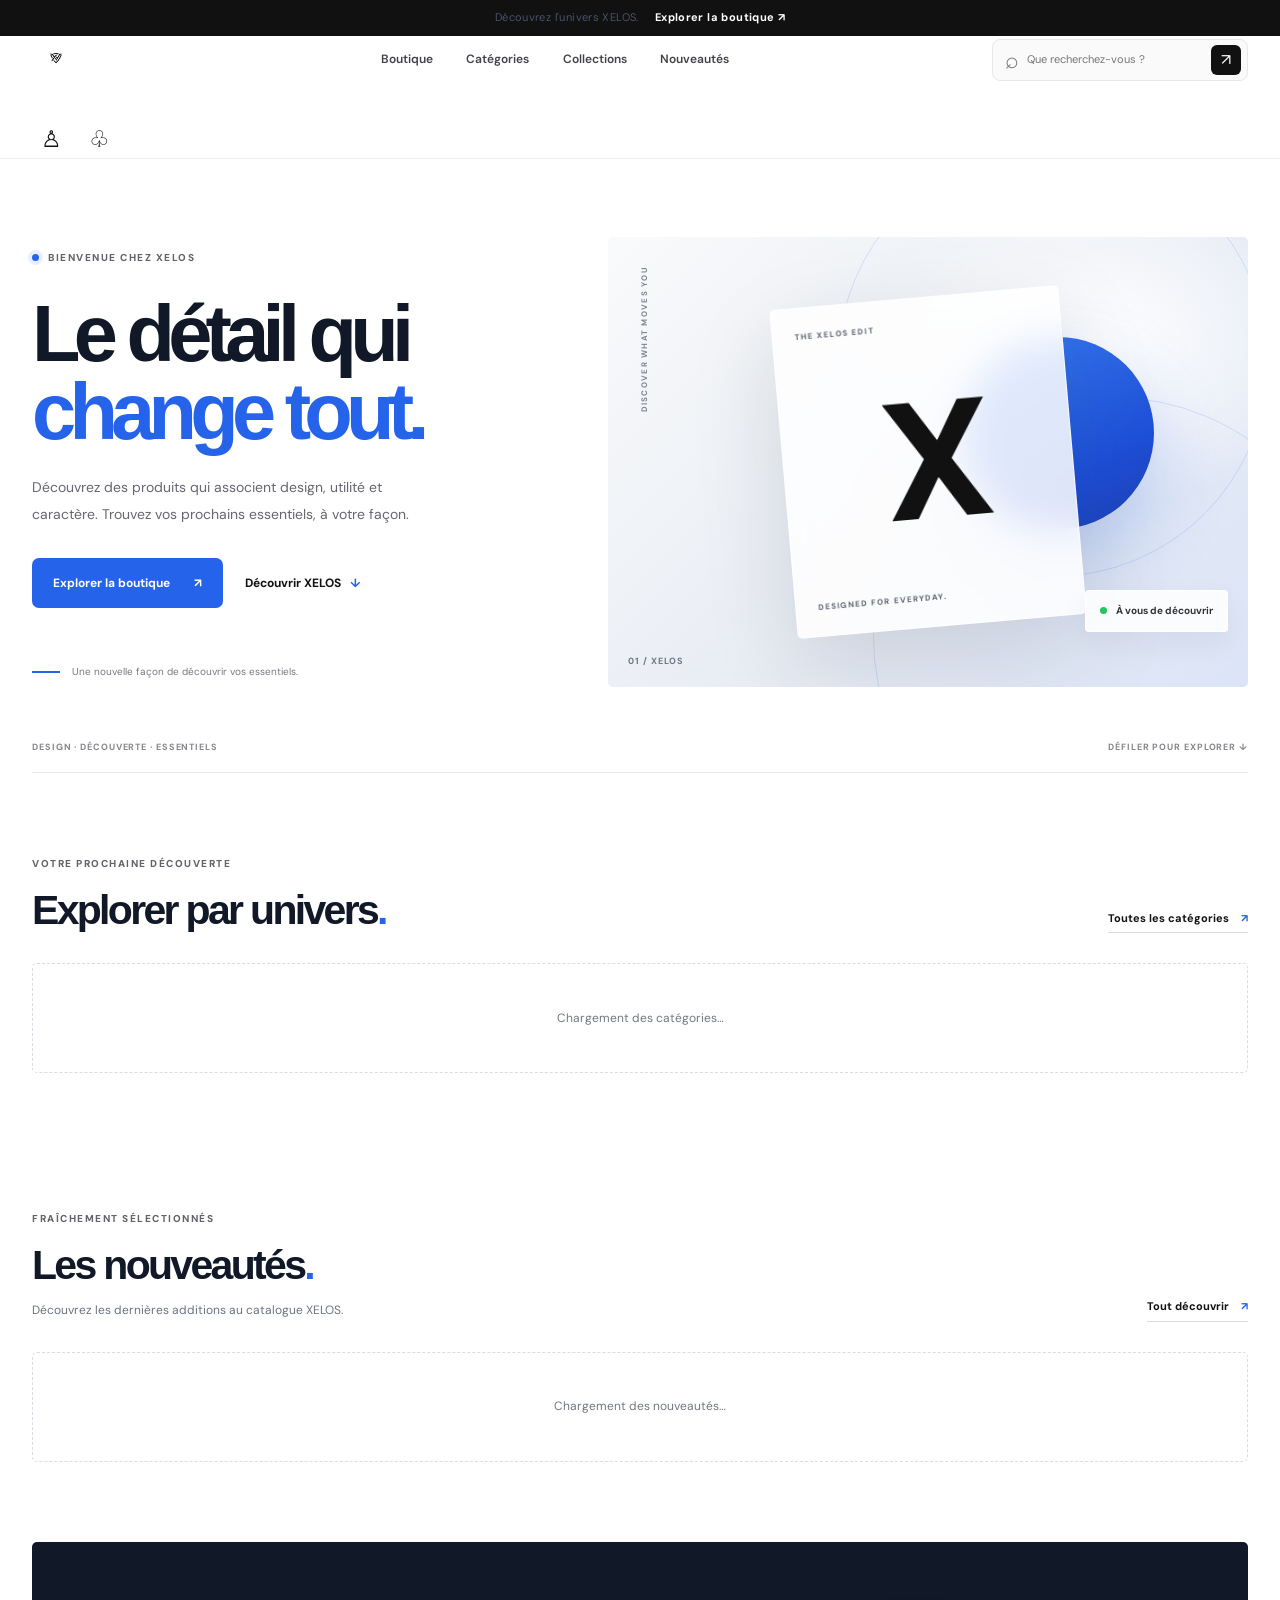
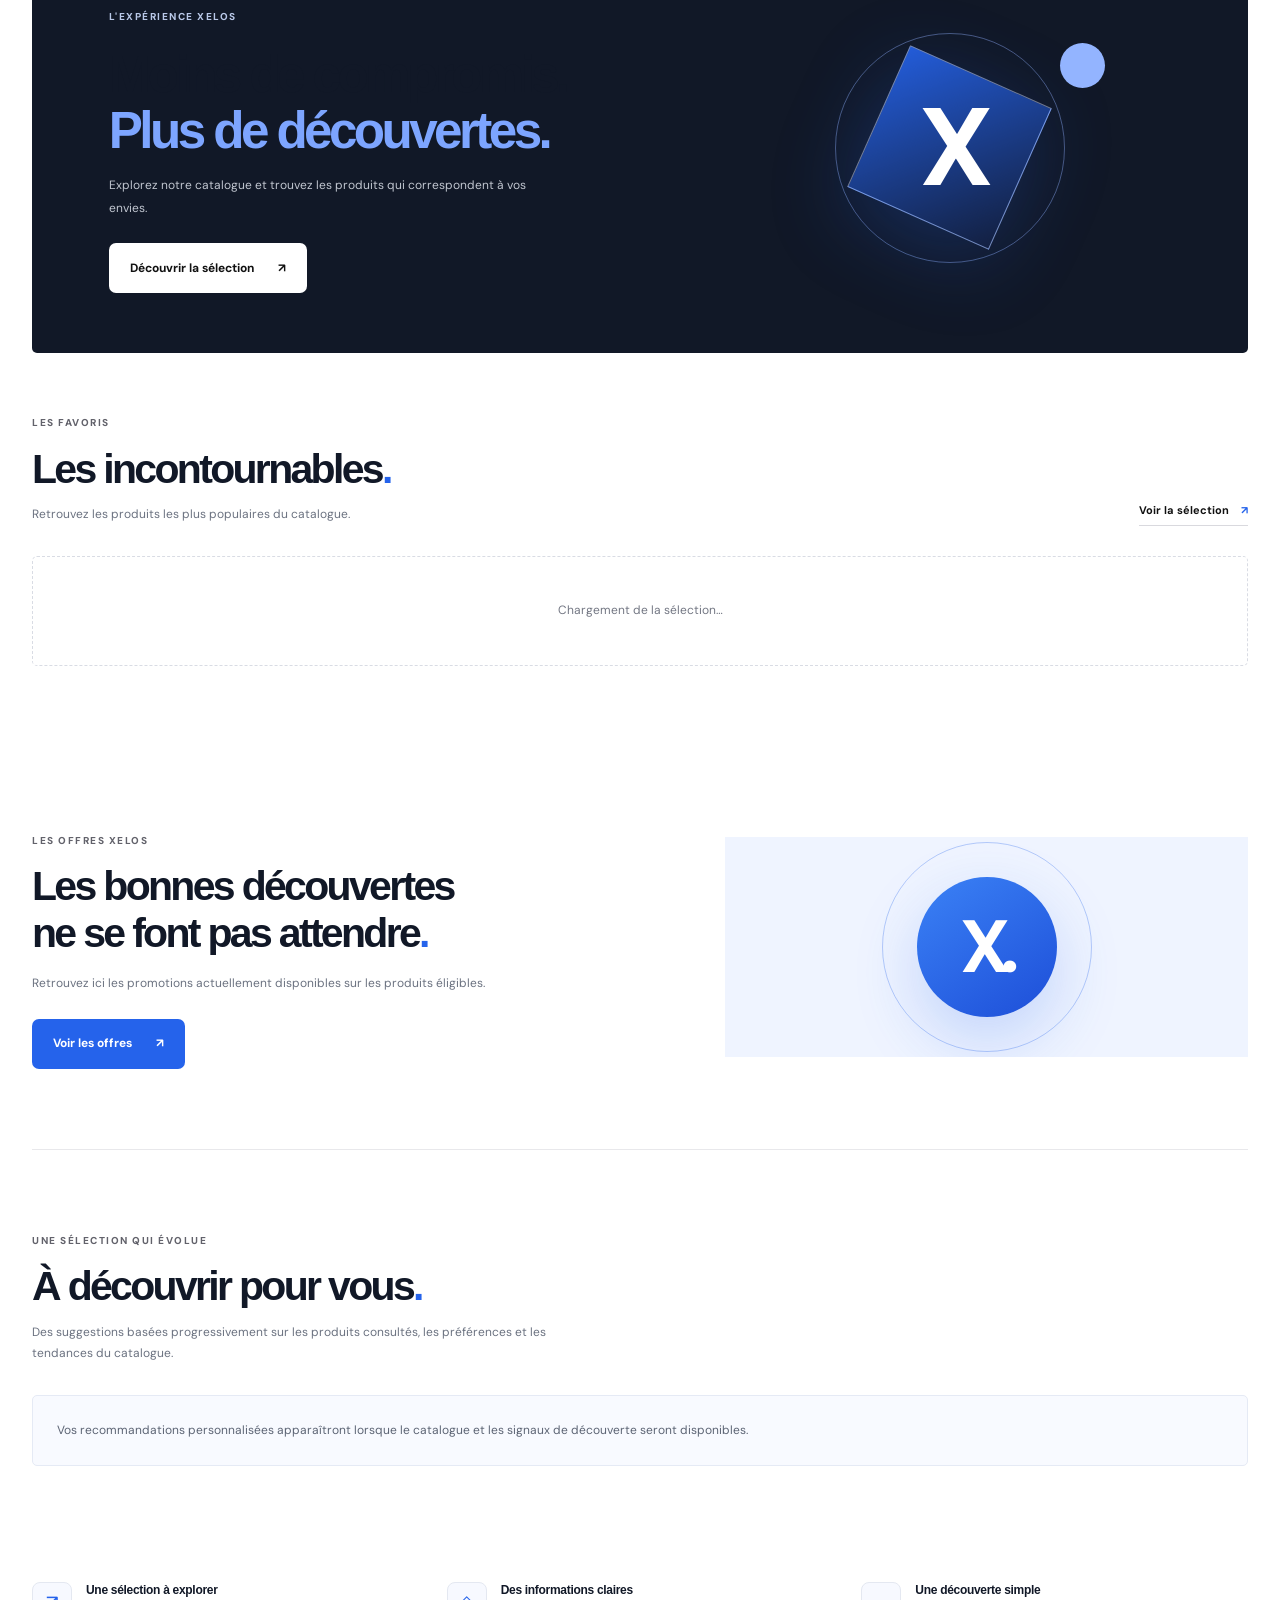
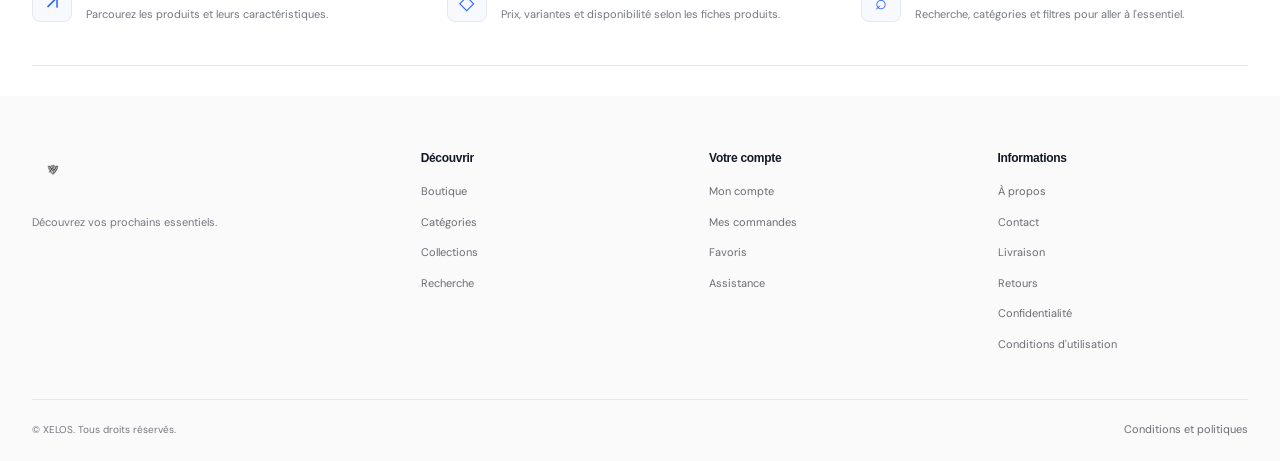
==== commit c978dc1b: "Update index.html" ====
--- a/index.html
+++ b/index.html
@@ -42,7 +42,7 @@
     <div class="home-header-inner">
       <a class="brand-mark" href="index.html" aria-label="XELOS, accueil">
         <!-- Remplacer le chemin par le nom exact du logo noir existant. -->
-        <img src="assets/logos/xelos-logo.png" alt="XELOS" width="44" height="44">
+        <img src="assets/logos/xelos-logo.png" alt="XELOS" width="100" height="100">
       </a>
 
       <nav class="primary-navigation" id="primary-navigation" aria-label="Navigation principale">
@@ -273,7 +273,7 @@
     <div class="home-footer-main">
       <div class="footer-brand-column">
         <a class="brand-mark footer-brand-mark" href="index.html" aria-label="XELOS, accueil">
-          <img src="assets/logos/xelos-logo.png" alt="XELOS" width="40" height="40">
+          <img src="assets/logos/xelos-logo.png" alt="XELOS" width="100" height="100">
         </a>
         <p>Découvrez vos prochains essentiels.</p>
       </div>
--- a/css/pages/index.css
+++ b/css/pages/index.css
@@ -0,0 +1,1404 @@
+
+/* =========================================================
+   XELOS — PAGE D'ACCUEIL
+   Fichier : css/pages/index.css
+   ========================================================= */
+
+.home-page {
+  --home-blue: #2563eb;
+  --home-blue-dark: #1d4ed8;
+  --home-ink: #111111;
+  --home-muted: #6b7280;
+  --home-line: #e8e8eb;
+  --home-soft: #f6f7f9;
+  margin: 0;
+  background: #fff;
+  color: var(--home-ink);
+  font-family: "DM Sans", sans-serif;
+}
+
+.home-page *,
+.home-page *::before,
+.home-page *::after {
+  box-sizing: border-box;
+}
+
+.home-page a {
+  color: inherit;
+}
+
+.home-page a:focus-visible,
+.home-page button:focus-visible,
+.home-page input:focus-visible {
+  outline: 3px solid rgb(37 99 235 / 45%);
+  outline-offset: 3px;
+}
+
+.skip-link,
+.visually-hidden {
+  position: absolute;
+  width: 1px;
+  height: 1px;
+  overflow: hidden;
+  clip: rect(0, 0, 0, 0);
+  white-space: nowrap;
+  clip-path: inset(50%);
+}
+
+.skip-link:focus {
+  z-index: 9999;
+  top: 12px;
+  left: 12px;
+  width: auto;
+  height: auto;
+  padding: 12px 16px;
+  clip: auto;
+  clip-path: none;
+  background: #fff;
+  color: #111;
+}
+
+/* Announcement */
+
+.announcement-bar {
+  min-height: 36px;
+  padding: 8px 24px;
+  display: flex;
+  align-items: center;
+  justify-content: center;
+  flex-wrap: wrap;
+  gap: 8px 16px;
+  background: var(--home-ink);
+  color: #fff;
+  text-align: center;
+  font-size: 11px;
+  letter-spacing: .035em;
+}
+
+.announcement-bar p {
+  margin: 0;
+}
+
+.announcement-bar a {
+  color: #fff;
+  font-weight: 700;
+  text-decoration: none;
+}
+
+.announcement-bar a:hover {
+  color: #93b4ff;
+}
+
+/* Header */
+
+.home-header {
+  position: sticky;
+  top: 0;
+  z-index: 1000;
+  border-bottom: 1px solid rgb(17 17 17 / 7%);
+  background: rgb(255 255 255 / 95%);
+  backdrop-filter: blur(18px);
+}
+
+.home-header-inner {
+  width: min(100% - 64px, 1440px);
+  min-height: 82px;
+  margin-inline: auto;
+  display: grid;
+  grid-template-columns: auto minmax(0, 1fr) auto;
+  align-items: center;
+  gap: 36px;
+}
+
+.brand-mark {
+  display: inline-flex;
+  width: 48px;
+  height: 48px;
+  align-items: center;
+  justify-content: center;
+  flex-shrink: 0;
+  text-decoration: none;
+}
+
+.brand-mark img {
+  display: block;
+  width: 100%;
+  height: 100%;
+  object-fit: contain;
+}
+
+.primary-navigation {
+  display: flex;
+  align-items: center;
+  justify-content: center;
+  gap: clamp(18px, 2.6vw, 38px);
+}
+
+.primary-navigation a {
+  position: relative;
+  padding-block: 8px;
+  color: #414149;
+  font-size: 12px;
+  font-weight: 600;
+  text-decoration: none;
+  transition: color .2s ease;
+}
+
+.primary-navigation a:hover {
+  color: var(--home-blue);
+}
+
+.primary-navigation a::after {
+  position: absolute;
+  right: 0;
+  bottom: 0;
+  left: 0;
+  height: 2px;
+  transform: scaleX(0);
+  transform-origin: left;
+  background: var(--home-blue);
+  content: "";
+  transition: transform .2s ease;
+}
+
+.primary-navigation a:hover::after {
+  transform: scaleX(1);
+}
+
+.header-search-form {
+  display: flex;
+  width: clamp(180px, 20vw, 260px);
+  min-height: 42px;
+  align-items: center;
+  padding: 0 6px 0 12px;
+  gap: 8px;
+  border: 1px solid #e8e8eb;
+  border-radius: 8px;
+  background: #fafafa;
+}
+
+.header-search-form > span {
+  color: #73737b;
+  font-size: 23px;
+  line-height: 1;
+}
+
+.header-search-form input {
+  width: 100%;
+  min-width: 0;
+  padding: 9px 0;
+  border: 0;
+  outline: 0;
+  background: transparent;
+  color: #111;
+  font: inherit;
+  font-size: 11px;
+}
+
+.header-search-form button {
+  width: 30px;
+  height: 30px;
+  flex-shrink: 0;
+  border: 0;
+  border-radius: 6px;
+  background: #111;
+  color: #fff;
+  cursor: pointer;
+  transition: background .2s ease;
+}
+
+.header-search-form button:hover {
+  background: var(--home-blue);
+}
+
+.home-header-actions {
+  display: flex;
+  align-items: center;
+  gap: 10px;
+}
+
+.header-action-link {
+  position: relative;
+  display: inline-flex;
+  width: 38px;
+  height: 38px;
+  align-items: center;
+  justify-content: center;
+  border-radius: 8px;
+  font-size: 23px;
+  text-decoration: none;
+  transition: background .2s ease, color .2s ease;
+}
+
+.header-action-link:hover {
+  background: #f0f4ff;
+  color: var(--home-blue);
+}
+
+.cart-count {
+  position: absolute;
+  top: 0;
+  right: -3px;
+  display: flex;
+  min-width: 17px;
+  height: 17px;
+  align-items: center;
+  justify-content: center;
+  padding-inline: 4px;
+  border-radius: 50px;
+  background: var(--home-blue);
+  color: white;
+  font-size: 10px;
+  font-weight: 700;
+}
+
+.mobile-menu-toggle {
+  display: none;
+}
+
+/* Hero */
+
+.hero-section {
+  position: relative;
+  width: min(100% - 64px, 1440px);
+  min-height: 590px;
+  margin-inline: auto;
+  display: grid;
+  grid-template-columns: .92fr 1.08fr;
+  align-items: center;
+  gap: 30px;
+  padding-block: 64px 72px;
+}
+
+.hero-copy {
+  position: relative;
+  z-index: 2;
+  padding-block: 20px;
+}
+
+.eyebrow {
+  display: inline-flex;
+  align-items: center;
+  gap: 9px;
+  color: #62626b;
+  font-size: 10px;
+  font-weight: 800;
+  letter-spacing: .15em;
+  line-height: 1.6;
+}
+
+.eyebrow-dot {
+  width: 7px;
+  height: 7px;
+  border-radius: 50%;
+  background: var(--home-blue);
+  box-shadow: 0 0 0 4px #e8efff;
+}
+
+.hero-copy h1 {
+  margin: 26px 0 22px;
+  font-size: clamp(48px, 6.2vw, 88px);
+  font-weight: 700;
+  letter-spacing: -.085em;
+  line-height: .99;
+}
+
+.hero-copy h1 span {
+  color: var(--home-blue);
+}
+
+.hero-description {
+  max-width: 410px;
+  margin: 0;
+  color: #666671;
+  font-size: 14px;
+  line-height: 1.95;
+}
+
+.hero-actions {
+  display: flex;
+  align-items: center;
+  flex-wrap: wrap;
+  margin-top: 30px;
+  gap: 22px;
+}
+
+.home-button {
+  display: inline-flex;
+  min-height: 50px;
+  align-items: center;
+  justify-content: center;
+  padding: 0 20px;
+  gap: 24px;
+  border: 1px solid transparent;
+  border-radius: 7px;
+  font-size: 12px;
+  font-weight: 700;
+  text-decoration: none;
+  transition:
+    background .2s ease,
+    color .2s ease,
+    border-color .2s ease,
+    transform .2s ease;
+}
+
+.home-button:hover {
+  transform: translateY(-2px);
+}
+
+.home-button-primary {
+  background: var(--home-blue);
+  color: #fff !important;
+}
+
+.home-button-primary:hover {
+  background: var(--home-blue-dark);
+}
+
+.hero-secondary-link {
+  color: #3c3c44;
+  font-size: 12px;
+  font-weight: 700;
+  text-decoration: none;
+}
+
+.hero-secondary-link span {
+  margin-left: 6px;
+  color: var(--home-blue);
+}
+
+.hero-note {
+  display: flex;
+  align-items: center;
+  margin-top: 56px;
+  gap: 12px;
+}
+
+.hero-note-line {
+  width: 28px;
+  height: 2px;
+  background: var(--home-blue);
+}
+
+.hero-note p {
+  margin: 0;
+  color: #777780;
+  font-size: 10px;
+}
+
+/* Abstract visual — no invented product photography */
+
+.hero-visual {
+  position: relative;
+  min-width: 0;
+  min-height: 450px;
+  overflow: hidden;
+  isolation: isolate;
+  border-radius: 5px;
+  background: #f2f4f8;
+}
+
+.hero-visual-backdrop {
+  position: absolute;
+  inset: 0;
+  z-index: -2;
+  background:
+    radial-gradient(ellipse at 76% 24%, #ffffff 0, transparent 34%),
+    linear-gradient(135deg, #f9fafb 0%, #e9edf4 52%, #dbe4f7 100%);
+}
+
+.hero-orbit {
+  position: absolute;
+  z-index: -1;
+  border: 1px solid rgb(37 99 235 / 15%);
+  border-radius: 50%;
+}
+
+.hero-orbit-one {
+  top: -90px;
+  right: -20px;
+  width: 430px;
+  height: 430px;
+}
+
+.hero-orbit-two {
+  right: -105px;
+  bottom: -190px;
+  width: 480px;
+  height: 480px;
+}
+
+.hero-visual-content {
+  position: absolute;
+  inset: 30px;
+  display: grid;
+  place-items: center;
+}
+
+.hero-blue-disc {
+  position: absolute;
+  top: 18%;
+  right: 11%;
+  width: clamp(110px, 15vw, 200px);
+  aspect-ratio: 1;
+  border-radius: 50%;
+  background: linear-gradient(145deg, #3b82f6, #1d4ed8 70%, #1e40af);
+  box-shadow: 0 32px 80px rgb(37 99 235 / 24%);
+}
+
+.hero-object-card {
+  position: relative;
+  width: min(65%, 290px);
+  aspect-ratio: .88;
+  padding: 22px;
+  display: flex;
+  flex-direction: column;
+  align-items: flex-start;
+  justify-content: space-between;
+  border: 1px solid rgb(255 255 255 / 75%);
+  border-radius: 5px;
+  background: rgb(255 255 255 / 85%);
+  box-shadow: 0 32px 90px rgb(17 24 39 / 13%);
+  backdrop-filter: blur(18px);
+  transform: rotate(-5deg);
+}
+
+.hero-object-kicker,
+.hero-object-caption {
+  color: #5f6673;
+  font-size: 8px;
+  font-weight: 800;
+  letter-spacing: .14em;
+}
+
+.hero-object-symbol {
+  align-self: center;
+  color: #111;
+  font-size: clamp(100px, 13vw, 175px);
+  font-weight: 800;
+  letter-spacing: -.12em;
+  line-height: .9;
+}
+
+.hero-vertical-label {
+  position: absolute;
+  top: 0;
+  left: 0;
+  color: #7c8492;
+  font-size: 8px;
+  font-weight: 700;
+  letter-spacing: .16em;
+  writing-mode: vertical-rl;
+  transform: rotate(180deg);
+}
+
+.hero-floating-label {
+  position: absolute;
+  right: 20px;
+  bottom: 55px;
+  display: flex;
+  align-items: center;
+  padding: 12px 14px;
+  gap: 9px;
+  border: 1px solid rgb(255 255 255 / 80%);
+  border-radius: 4px;
+  background: rgb(255 255 255 / 88%);
+  box-shadow: 0 12px 30px rgb(17 24 39 / 6%);
+  color: #30323a;
+  font-size: 10px;
+  font-weight: 700;
+}
+
+.floating-label-dot {
+  width: 7px;
+  height: 7px;
+  border-radius: 50%;
+  background: #22c55e;
+}
+
+.hero-index {
+  position: absolute;
+  bottom: 18px;
+  left: 20px;
+  color: #6f7683;
+  font-size: 9px;
+  font-weight: 700;
+  letter-spacing: .12em;
+}
+
+.hero-bottom-line {
+  position: absolute;
+  right: 0;
+  bottom: 18px;
+  left: 0;
+  display: flex;
+  align-items: center;
+  justify-content: space-between;
+  gap: 12px;
+  color: #85858e;
+  font-size: 9px;
+  font-weight: 700;
+  letter-spacing: .1em;
+}
+
+.hero-bottom-line a {
+  text-decoration: none;
+}
+
+/* Shared sections */
+
+.section-shell {
+  width: min(100% - 64px, 1440px);
+  margin-inline: auto;
+  padding-block: 76px;
+}
+
+.section-heading {
+  display: flex;
+  align-items: flex-end;
+  justify-content: space-between;
+  margin-bottom: 30px;
+  gap: 20px;
+}
+
+.section-heading h2,
+.promo-copy h2 {
+  margin: 12px 0 0;
+  font-size: clamp(28px, 3.2vw, 43px);
+  font-weight: 700;
+  letter-spacing: -.065em;
+  line-height: 1.13;
+}
+
+.section-heading h2 span,
+.promo-copy h2 span {
+  color: var(--home-blue);
+}
+
+.section-heading p {
+  max-width: 540px;
+  margin: 12px 0 0;
+  color: var(--home-muted);
+  font-size: 12px;
+  line-height: 1.8;
+}
+
+.text-link {
+  display: inline-flex;
+  flex-shrink: 0;
+  align-items: center;
+  gap: 12px;
+  padding-bottom: 5px;
+  border-bottom: 1px solid #d9d9de;
+  font-size: 11px;
+  font-weight: 700;
+  text-decoration: none;
+}
+
+.text-link span {
+  color: var(--home-blue);
+}
+
+.text-link:hover {
+  border-color: var(--home-blue);
+  color: var(--home-blue);
+}
+
+/* Categories */
+
+.home-categories {
+  border-top: 1px solid var(--home-line);
+}
+
+.category-grid {
+  display: grid;
+  grid-template-columns: repeat(4, minmax(0, 1fr));
+  gap: 18px;
+}
+
+.category-card {
+  position: relative;
+  min-height: 230px;
+  overflow: hidden;
+  padding: 22px;
+  display: flex;
+  flex-direction: column;
+  justify-content: space-between;
+  border: 1px solid #e8e8eb;
+  border-radius: 5px;
+  background: #f6f7f9;
+  color: #111;
+  text-decoration: none;
+  transition: border-color .2s ease, transform .2s ease;
+}
+
+.category-card:hover {
+  transform: translateY(-4px);
+  border-color: #9ab8ff;
+}
+
+.category-card-number {
+  color: #747782;
+  font-size: 10px;
+  font-weight: 700;
+}
+
+.category-card-art {
+  position: absolute;
+  top: 30px;
+  right: -15px;
+  width: 130px;
+  height: 130px;
+  display: grid;
+  place-items: center;
+  border-radius: 50%;
+  background: #e1e9fb;
+  color: var(--home-blue);
+  font-size: 68px;
+  font-weight: 700;
+  transition: transform .3s ease;
+}
+
+.category-card:hover .category-card-art {
+  transform: rotate(-8deg) scale(1.05);
+}
+
+.category-card-bottom {
+  position: relative;
+  z-index: 1;
+  display: flex;
+  align-items: flex-end;
+  justify-content: space-between;
+  gap: 10px;
+}
+
+.category-card-bottom h3 {
+  margin: 0;
+  font-size: 17px;
+  letter-spacing: -.04em;
+}
+
+.category-card-arrow {
+  display: grid;
+  width: 32px;
+  height: 32px;
+  flex-shrink: 0;
+  place-items: center;
+  border: 1px solid #dedfe4;
+  border-radius: 50%;
+  background: #fff;
+  transition: background .2s ease, color .2s ease;
+}
+
+.category-card:hover .category-card-arrow {
+  border-color: var(--home-blue);
+  background: var(--home-blue);
+  color: #fff;
+}
+
+/* Product areas */
+
+.home-products {
+  padding-top: 55px;
+  padding-bottom: 80px;
+}
+
+.home-product-grid {
+  display: grid;
+  grid-template-columns: repeat(4, minmax(0, 1fr));
+  gap: 18px;
+}
+
+.home-product-grid .product-card {
+  min-width: 0;
+}
+
+.content-loading,
+.content-empty,
+.content-error {
+  grid-column: 1 / -1;
+  min-height: 110px;
+  padding: 30px;
+  display: grid;
+  place-items: center;
+  border: 1px dashed #d9dce4;
+  border-radius: 5px;
+  color: #737783;
+  font-size: 12px;
+  text-align: center;
+}
+
+.content-error {
+  border-color: #fecaca;
+  color: #991b1b;
+}
+
+.recommendation-note {
+  grid-column: 1 / -1;
+  margin: 0;
+  padding: 24px;
+  border: 1px solid #e5eaf5;
+  border-radius: 5px;
+  background: #f8faff;
+  color: #5c6474;
+  font-size: 12px;
+  line-height: 1.8;
+}
+
+/* Editorial banner */
+
+.editorial-banner {
+  position: relative;
+  min-height: 350px;
+  overflow: hidden;
+  margin-inline: max(32px, calc((100% - 1440px) / 2));
+  padding: 60px clamp(28px, 6vw, 84px);
+  display: grid;
+  grid-template-columns: 1fr .75fr;
+  align-items: center;
+  gap: 30px;
+  border-radius: 5px;
+  background: #111827;
+  color: #fff;
+}
+
+.editorial-content {
+  position: relative;
+  z-index: 2;
+}
+
+.editorial-eyebrow {
+  color: #b9c8e8;
+}
+
+.editorial-content h2 {
+  margin: 20px 0 16px;
+  font-size: clamp(32px, 4vw, 52px);
+  font-weight: 700;
+  letter-spacing: -.07em;
+  line-height: 1.08;
+}
+
+.editorial-content h2 span {
+  color: #7da5ff;
+}
+
+.editorial-content p {
+  max-width: 420px;
+  margin: 0 0 24px;
+  color: #c1c6d0;
+  font-size: 12px;
+  line-height: 1.9;
+}
+
+.home-button-light {
+  background: #fff;
+  color: #111 !important;
+}
+
+.home-button-light:hover {
+  background: #e8efff;
+}
+
+.editorial-art {
+  position: relative;
+  min-height: 250px;
+  display: grid;
+  place-items: center;
+}
+
+.editorial-ring {
+  position: absolute;
+  width: 230px;
+  aspect-ratio: 1;
+  border: 1px solid rgb(147 180 255 / 42%);
+  border-radius: 50%;
+}
+
+.editorial-square {
+  position: absolute;
+  width: 155px;
+  aspect-ratio: 1;
+  transform: rotate(24deg);
+  border: 1px solid rgb(255 255 255 / 40%);
+  background: linear-gradient(135deg, rgb(37 99 235 / 90%), rgb(29 78 216 / 15%));
+  box-shadow: 0 20px 80px rgb(37 99 235 / 25%);
+}
+
+.editorial-small-disc {
+  position: absolute;
+  top: 20px;
+  right: 15%;
+  width: 45px;
+  aspect-ratio: 1;
+  border-radius: 50%;
+  background: #93b4ff;
+}
+
+.editorial-art > span {
+  position: relative;
+  z-index: 1;
+  color: #fff;
+  font-size: 110px;
+  font-weight: 800;
+  letter-spacing: -.12em;
+}
+
+/* Promotions */
+
+.home-promo-section {
+  width: min(100% - 64px, 1440px);
+  min-height: 320px;
+  margin-inline: auto;
+  padding-block: 80px;
+  display: grid;
+  grid-template-columns: 1fr .8fr;
+  align-items: center;
+  gap: 40px;
+  border-bottom: 1px solid var(--home-line);
+}
+
+.promo-copy h2 {
+  margin-bottom: 16px;
+}
+
+.promo-copy p {
+  max-width: 460px;
+  margin: 0 0 24px;
+  color: var(--home-muted);
+  font-size: 12px;
+  line-height: 1.9;
+}
+
+.promo-visual {
+  position: relative;
+  min-height: 220px;
+  overflow: hidden;
+  display: grid;
+  place-items: center;
+  background: #eff4ff;
+}
+
+.promo-outline {
+  position: absolute;
+  width: 210px;
+  aspect-ratio: 1;
+  border: 1px solid rgb(37 99 235 / 30%);
+  border-radius: 50%;
+}
+
+.promo-disc {
+  position: absolute;
+  width: 140px;
+  aspect-ratio: 1;
+  border-radius: 50%;
+  background: linear-gradient(145deg, #3b82f6, #1d4ed8);
+  box-shadow: 0 25px 65px rgb(37 99 235 / 22%);
+}
+
+.promo-mark {
+  position: relative;
+  z-index: 1;
+  color: white;
+  font-size: 74px;
+  font-weight: 800;
+  letter-spacing: -.1em;
+}
+
+/* Services */
+
+.home-service-strip {
+  width: min(100% - 64px, 1440px);
+  margin-inline: auto;
+  padding-block: 40px;
+  display: grid;
+  grid-template-columns: repeat(3, minmax(0, 1fr));
+  gap: 28px;
+  border-bottom: 1px solid var(--home-line);
+}
+
+.service-item {
+  display: flex;
+  align-items: flex-start;
+  gap: 14px;
+}
+
+.service-icon {
+  display: grid;
+  width: 40px;
+  height: 40px;
+  flex-shrink: 0;
+  place-items: center;
+  border: 1px solid #e4e8f1;
+  border-radius: 8px;
+  background: #f7f9ff;
+  color: var(--home-blue);
+  font-size: 20px;
+}
+
+.service-item h3 {
+  margin: 1px 0 7px;
+  font-size: 12px;
+  font-weight: 700;
+}
+
+.service-item p {
+  margin: 0;
+  color: #737783;
+  font-size: 11px;
+  line-height: 1.8;
+}
+
+/* Footer */
+
+.home-footer {
+  margin-top: 30px;
+  padding-top: 55px;
+  background: #fafafa;
+}
+
+.home-footer-main {
+  width: min(100% - 64px, 1440px);
+  margin-inline: auto;
+  padding-bottom: 45px;
+  display: grid;
+  grid-template-columns: 1.4fr repeat(3, 1fr);
+  gap: 38px;
+}
+
+.footer-brand-mark {
+  width: 42px;
+  height: 42px;
+}
+
+.footer-brand-column > p {
+  margin: 14px 0 0;
+  color: #737783;
+  font-size: 11px;
+}
+
+.footer-link-column {
+  display: flex;
+  flex-direction: column;
+  align-items: flex-start;
+  gap: 13px;
+}
+
+.footer-link-column h2 {
+  margin: 0 0 5px;
+  font-size: 12px;
+  font-weight: 800;
+}
+
+.footer-link-column a,
+.home-footer-bottom a {
+  color: #6b6b75;
+  font-size: 11px;
+  text-decoration: none;
+}
+
+.footer-link-column a:hover,
+.home-footer-bottom a:hover {
+  color: var(--home-blue);
+}
+
+.home-footer-bottom {
+  width: min(100% - 64px, 1440px);
+  min-height: 62px;
+  margin-inline: auto;
+  display: flex;
+  align-items: center;
+  justify-content: space-between;
+  flex-wrap: wrap;
+  gap: 12px;
+  border-top: 1px solid #e8e8eb;
+}
+
+.home-footer-bottom p {
+  margin: 0;
+  color: #777780;
+  font-size: 10px;
+}
+
+/* Responsive */
+
+@media (max-width: 1100px) {
+  .home-header-inner {
+    width: calc(100% - 40px);
+    gap: 20px;
+  }
+
+  .primary-navigation {
+    gap: 16px;
+  }
+
+  .primary-navigation a {
+    font-size: 11px;
+  }
+
+  .hero-section,
+  .section-shell,
+  .home-promo-section,
+  .home-service-strip,
+  .home-footer-main,
+  .home-footer-bottom {
+    width: calc(100% - 40px);
+  }
+
+  .hero-section {
+    min-height: 520px;
+  }
+
+  .hero-visual {
+    min-height: 390px;
+  }
+
+  .home-product-grid {
+    grid-template-columns: repeat(3, minmax(0, 1fr));
+  }
+
+  .category-grid {
+    grid-template-columns: repeat(2, minmax(0, 1fr));
+  }
+
+  .category-card {
+    min-height: 200px;
+  }
+
+  .editorial-banner {
+    margin-inline: 20px;
+  }
+}
+
+@media (max-width: 800px) {
+  .home-header-inner {
+    min-height: 70px;
+    grid-template-columns: auto minmax(0, 1fr) auto;
+    gap: 14px;
+  }
+
+  .primary-navigation {
+    position: absolute;
+    top: 100%;
+    right: 0;
+    left: 0;
+    display: none;
+    align-items: stretch;
+    padding: 12px 24px 22px;
+    border-bottom: 1px solid var(--home-line);
+    background: #fff;
+    box-shadow: 0 18px 24px rgb(17 17 17 / 7%);
+  }
+
+  .primary-navigation.is-open {
+    display: flex;
+    flex-direction: column;
+  }
+
+  .primary-navigation a {
+    padding-block: 12px;
+    font-size: 13px;
+  }
+
+  .header-search-form {
+    justify-self: end;
+    width: min(100%, 260px);
+  }
+
+  .mobile-menu-toggle {
+    display: flex;
+    width: 38px;
+    height: 38px;
+    flex-shrink: 0;
+    flex-direction: column;
+    align-items: center;
+    justify-content: center;
+    gap: 6px;
+    border: 1px solid #e5e7eb;
+    border-radius: 7px;
+    background: #fff;
+    cursor: pointer;
+  }
+
+  .mobile-menu-toggle span {
+    width: 17px;
+    height: 1.5px;
+    background: #111;
+  }
+
+  .hero-section {
+    grid-template-columns: 1fr;
+    padding-top: 48px;
+    padding-bottom: 60px;
+    gap: 30px;
+  }
+
+  .hero-copy h1 {
+    font-size: clamp(48px, 10vw, 76px);
+  }
+
+  .hero-visual {
+    min-height: 400px;
+  }
+
+  .hero-bottom-line {
+    bottom: 18px;
+  }
+
+  .section-shell {
+    padding-block: 55px;
+  }
+
+  .home-product-grid {
+    grid-template-columns: repeat(2, minmax(0, 1fr));
+  }
+
+  .editorial-banner {
+    grid-template-columns: 1fr .6fr;
+    padding: 40px 28px;
+  }
+
+  .editorial-ring {
+    width: 150px;
+  }
+
+  .editorial-square {
+    width: 110px;
+  }
+
+  .editorial-art > span {
+    font-size: 80px;
+  }
+
+  .home-service-strip {
+    grid-template-columns: 1fr;
+    gap: 24px;
+  }
+
+  .home-footer-main {
+    grid-template-columns: repeat(2, minmax(0, 1fr));
+    gap: 32px 22px;
+  }
+
+  .footer-brand-column {
+    grid-column: 1 / -1;
+  }
+}
+
+@media (max-width: 520px) {
+  .announcement-bar {
+    padding-inline: 12px;
+    font-size: 10px;
+  }
+
+  .home-header-inner,
+  .hero-section,
+  .section-shell,
+  .home-promo-section,
+  .home-service-strip,
+  .home-footer-main,
+  .home-footer-bottom {
+    width: calc(100% - 32px);
+  }
+
+  .home-header-inner {
+    gap: 9px;
+  }
+
+  .brand-mark {
+    width: 38px;
+    height: 38px;
+  }
+
+  .header-search-form {
+    min-height: 38px;
+    padding-left: 8px;
+    gap: 4px;
+  }
+
+  .header-search-form input {
+    font-size: 10px;
+  }
+
+  .home-header-actions {
+    gap: 2px;
+  }
+
+  .header-action-link {
+    width: 30px;
+    height: 34px;
+    font-size: 20px;
+  }
+
+  .mobile-menu-toggle {
+    width: 34px;
+    height: 34px;
+  }
+
+  .hero-section {
+    padding-top: 40px;
+    gap: 24px;
+  }
+
+  .hero-copy h1 {
+    margin-top: 20px;
+    font-size: clamp(44px, 12vw, 62px);
+  }
+
+  .hero-description {
+    font-size: 13px;
+  }
+
+  .hero-actions {
+    align-items: flex-start;
+    flex-direction: column;
+    gap: 17px;
+  }
+
+  .hero-note {
+    margin-top: 30px;
+  }
+
+  .hero-visual {
+    min-height: 330px;
+  }
+
+  .hero-visual-content {
+    inset: 24px;
+  }
+
+  .hero-object-card {
+    width: 65%;
+    padding: 16px;
+  }
+
+  .hero-object-symbol {
+    font-size: 100px;
+  }
+
+  .hero-blue-disc {
+    width: 120px;
+  }
+
+  .hero-floating-label {
+    right: 10px;
+    bottom: 48px;
+    padding: 9px;
+    font-size: 9px;
+  }
+
+  .hero-bottom-line {
+    font-size: 7px;
+    letter-spacing: .04em;
+  }
+
+  .section-shell {
+    padding-block: 42px;
+  }
+
+  .section-heading {
+    align-items: flex-start;
+    flex-direction: column;
+    gap: 16px;
+  }
+
+  .section-heading h2,
+  .promo-copy h2 {
+    font-size: 31px;
+  }
+
+  .category-grid {
+    gap: 10px;
+  }
+
+  .category-card {
+    min-height: 170px;
+    padding: 13px;
+  }
+
+  .category-card-art {
+    top: 22px;
+    right: -18px;
+    width: 95px;
+    height: 95px;
+    font-size: 49px;
+  }
+
+  .category-card-bottom h3 {
+    font-size: 13px;
+  }
+
+  .category-card-arrow {
+    width: 26px;
+    height: 26px;
+  }
+
+  .home-product-grid {
+    gap: 10px;
+  }
+
+  .editorial-banner {
+    margin-inline: 16px;
+    padding: 34px 22px;
+    grid-template-columns: 1fr;
+  }
+
+  .editorial-content h2 {
+    font-size: 35px;
+  }
+
+  .editorial-art {
+    min-height: 170px;
+  }
+
+  .editorial-ring {
+    width: 155px;
+  }
+
+  .editorial-square {
+    width: 105px;
+  }
+
+  .editorial-art > span {
+    font-size: 75px;
+  }
+
+  .home-promo-section {
+    padding-block: 48px;
+    grid-template-columns: 1fr;
+    gap: 25px;
+  }
+
+  .promo-visual {
+    min-height: 190px;
+  }
+
+  .home-service-strip {
+    padding-block: 28px;
+  }
+
+  .home-footer {
+    padding-top: 38px;
+  }
+
+  .home-footer-main {
+    gap: 30px 18px;
+  }
+
+  .home-footer-bottom {
+    padding-block: 16px;
+    align-items: flex-start;
+    flex-direction: column;
+  }
+}
+
+@media (prefers-reduced-motion: reduce) {
+  .home-page *,
+  .home-page *::before,
+  .home-page *::after {
+    scroll-behavior: auto !important;
+    animation-duration: .01ms !important;
+    animation-iteration-count: 1 !important;
+    transition-duration: .01ms !important;
+  }
+}
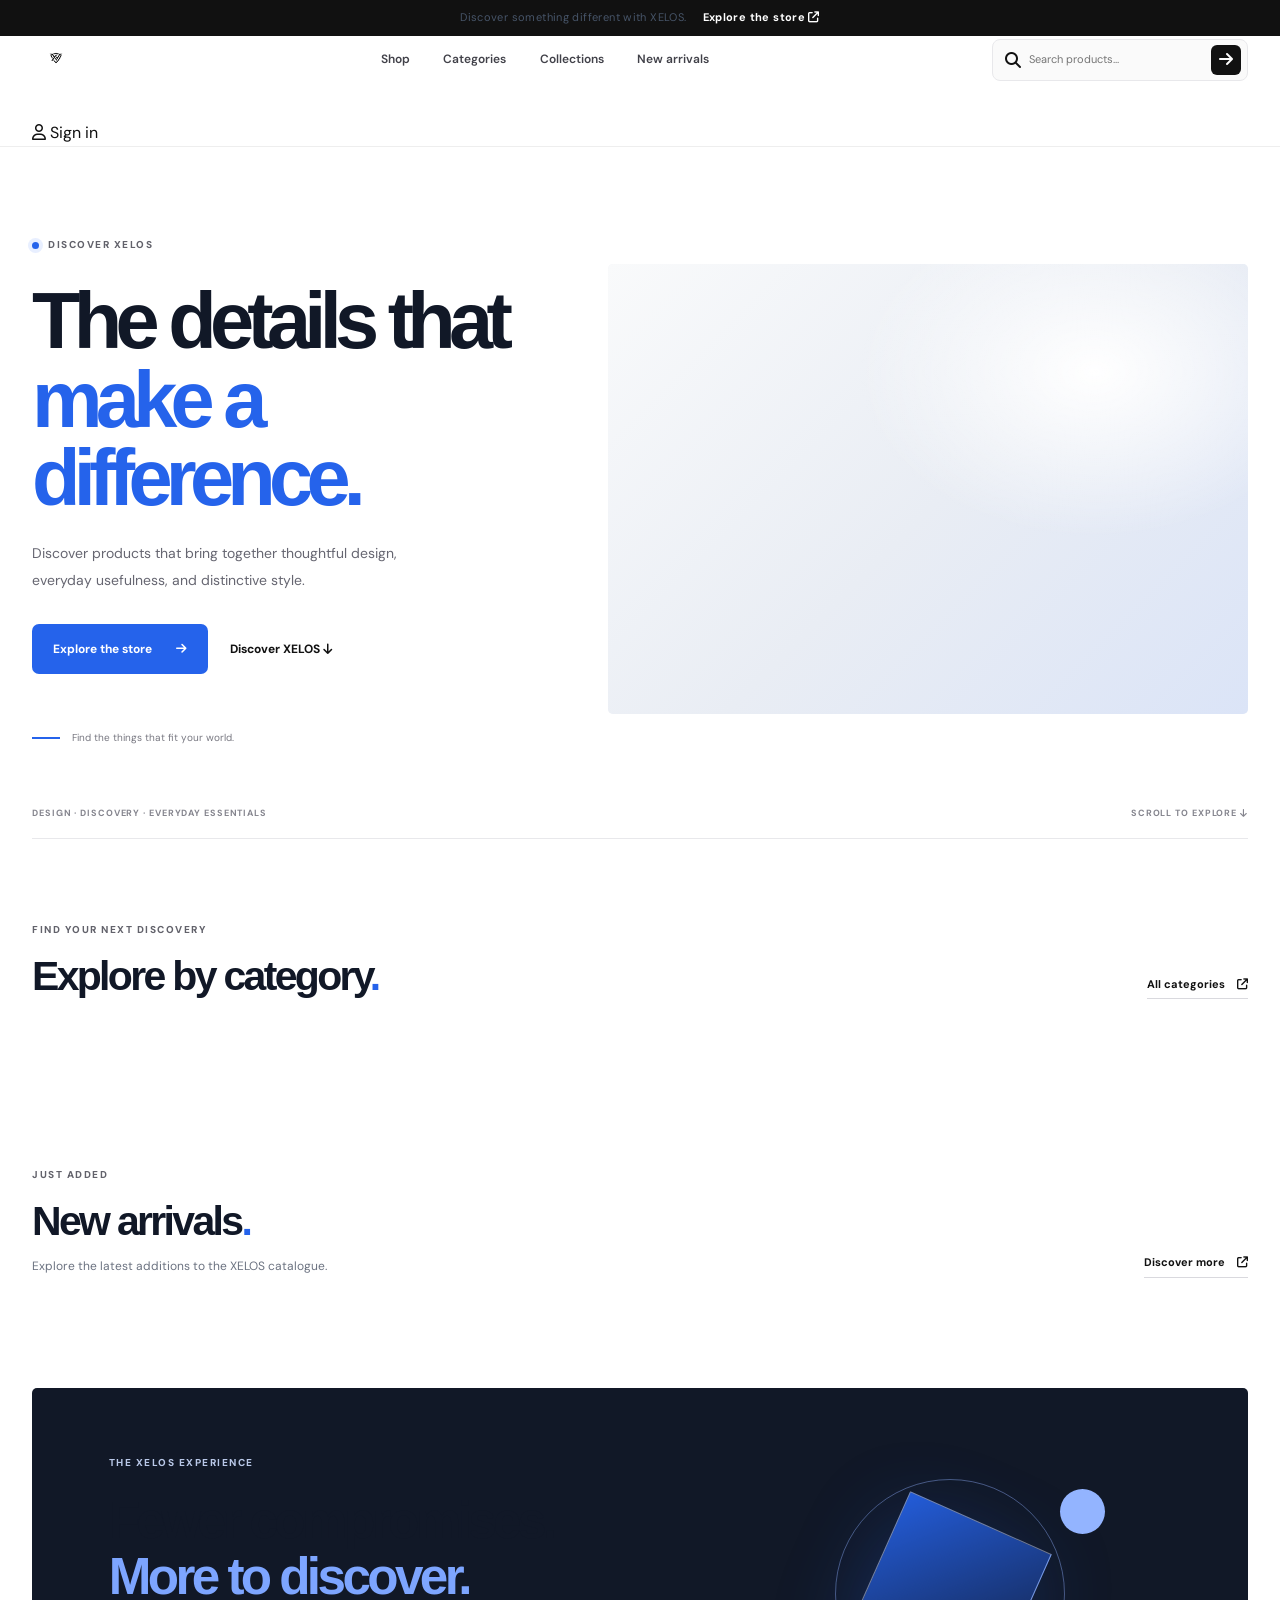
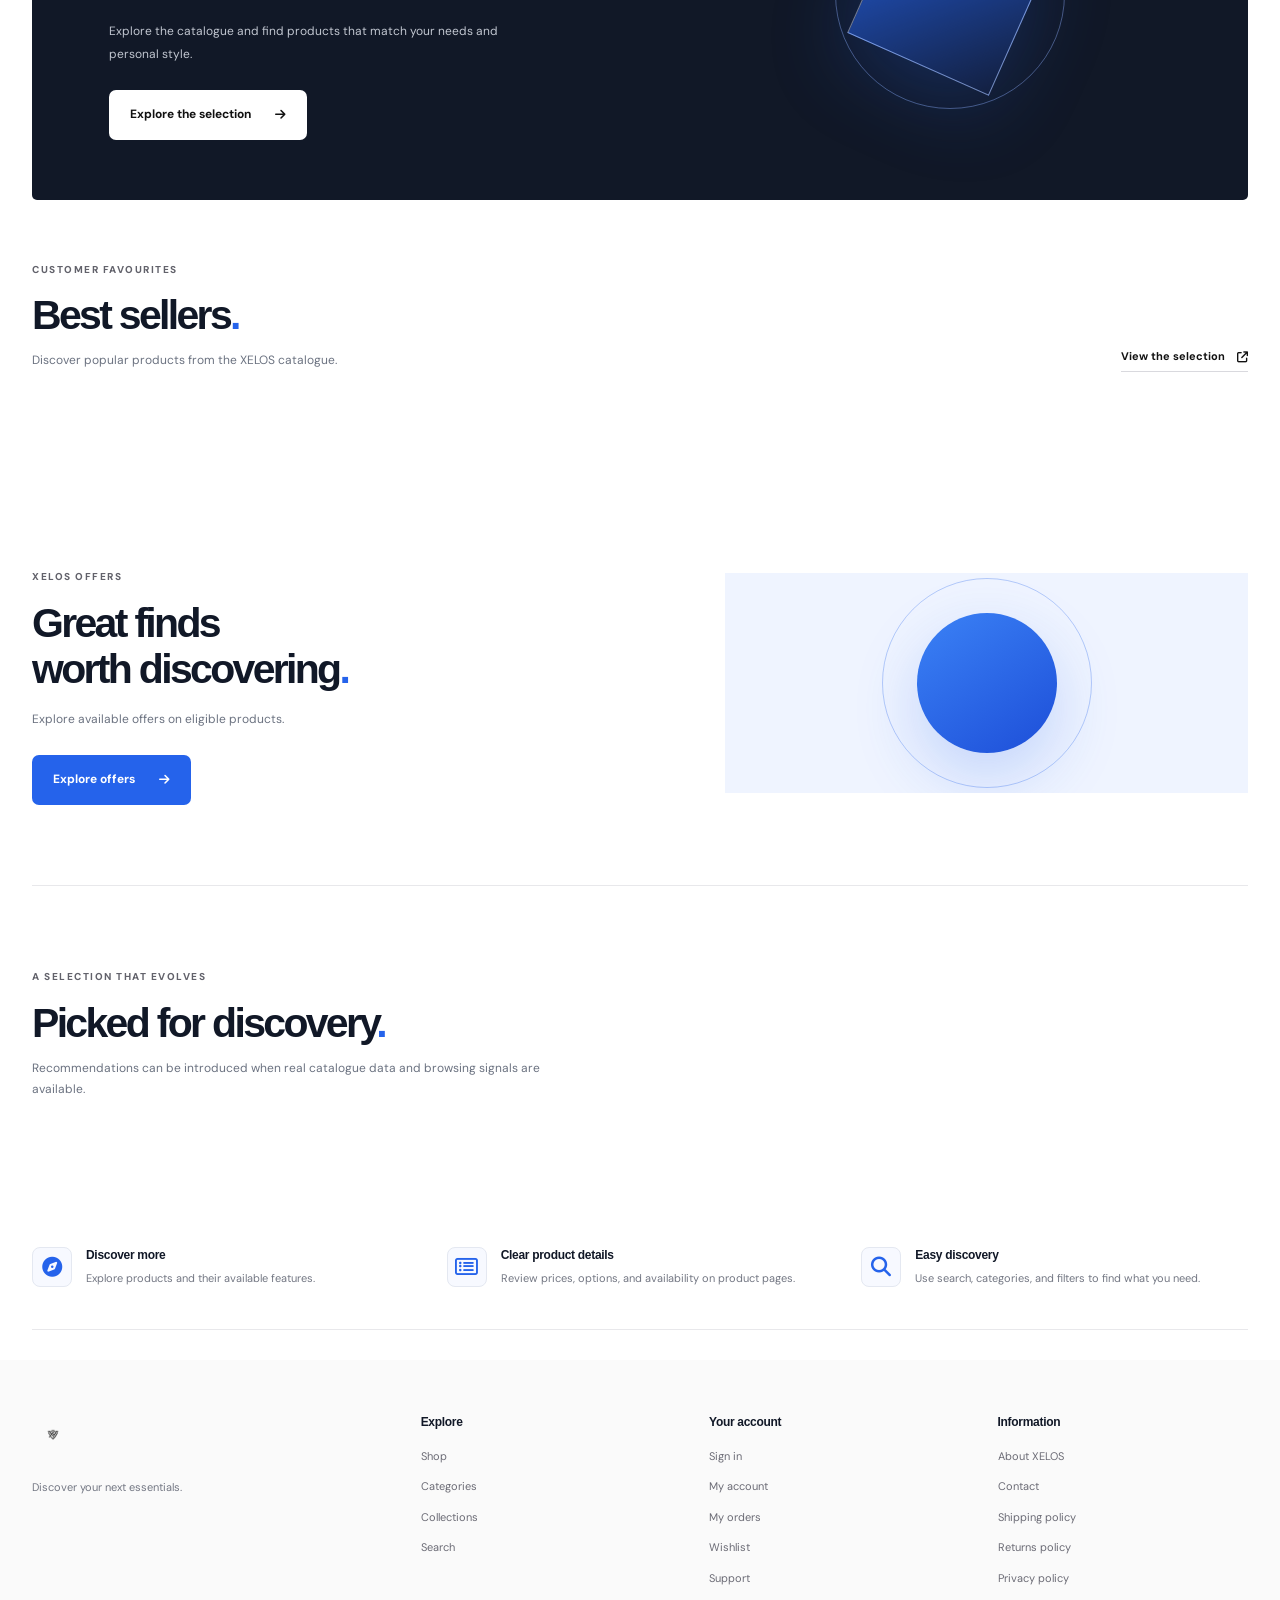
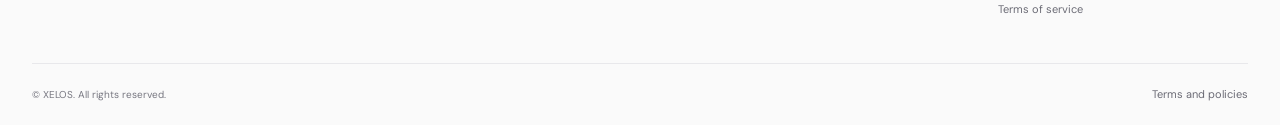
==== commit 8c645be9: "Update index.html" ====
--- a/index.html
+++ b/index.html
@@ -1,314 +1,468 @@
 
 <!DOCTYPE html>
-<html lang="fr">
+<html lang="en">
 <head>
   <meta charset="UTF-8">
   <meta name="viewport" content="width=device-width, initial-scale=1">
   <meta name="theme-color" content="#ffffff">
-  <meta name="description" content="Découvrez la sélection XELOS : des produits soigneusement sélectionnés, des nouveautés et des offres à découvrir.">
-
-  <title>XELOS — Découvrez votre prochain essentiel</title>
-
+  <meta name="description" content="Discover XELOS: thoughtfully selected products, fresh arrivals, and everyday essentials.">
+
+  <title>XELOS — Discover Your Next Essential</title>
+
+  <!-- Favicon: confirm the icon file exists at this path -->
+  <link rel="icon" type="image/png" href="assets/logos/xelos-logo.png">
+  <link rel="apple-touch-icon" href="assets/logos/xelos-logo.png">
+
+  <!-- Fonts -->
   <link rel="preconnect" href="https://fonts.googleapis.com">
   <link rel="preconnect" href="https://fonts.gstatic.com" crossorigin>
   <link href="https://fonts.googleapis.com/css2?family=DM+Sans:wght@400;500;600;700;800&display=swap" rel="stylesheet">
 
+  <!-- Font Awesome -->
+  <link rel="stylesheet" href="https://cdnjs.cloudflare.com/ajax/libs/font-awesome/6.7.2/css/all.min.css">
+
+  <!-- Core styles -->
   <link rel="stylesheet" href="css/core/variables.css">
   <link rel="stylesheet" href="css/core/reset.css">
   <link rel="stylesheet" href="css/core/typography.css">
   <link rel="stylesheet" href="css/core/layout.css">
   <link rel="stylesheet" href="css/core/utilities.css">
 
+  <!-- Shared components -->
   <link rel="stylesheet" href="css/components/buttons.css">
   <link rel="stylesheet" href="css/components/header.css">
   <link rel="stylesheet" href="css/components/footer.css">
   <link rel="stylesheet" href="css/components/product-card.css">
   <link rel="stylesheet" href="css/components/loader.css">
   <link rel="stylesheet" href="css/responsive.css">
+
+  <!-- Homepage styles -->
   <link rel="stylesheet" href="css/pages/index.css">
 
   <script type="module" src="js/index.js"></script>
 </head>
 
 <body class="home-page">
-  <a class="skip-link" href="#main-content">Passer au contenu</a>
-
+
+  <a class="skip-link" href="#main-content">Skip to content</a>
+
+  <!-- Announcement -->
   <div class="announcement-bar">
-    <p>Découvrez l'univers XELOS.</p>
-    <a href="shop.html">Explorer la boutique <span aria-hidden="true">↗</span></a>
+    <p>Discover something different with XELOS.</p>
+    <a href="shop.html">
+      Explore the store <i class="fa-solid fa-arrow-up-right-from-square" aria-hidden="true"></i>
+    </a>
   </div>
 
+  <!-- Header -->
   <header class="home-header">
     <div class="home-header-inner">
-      <a class="brand-mark" href="index.html" aria-label="XELOS, accueil">
-        <!-- Remplacer le chemin par le nom exact du logo noir existant. -->
-        <img src="assets/logos/xelos-logo.png" alt="XELOS" width="100" height="100">
+
+      <a class="brand-mark" href="index.html" aria-label="XELOS home">
+        <img
+          src="assets/logos/xelos-logo.png"
+          alt="XELOS"
+          width="100"
+          height="100"
+        >
       </a>
 
-      <nav class="primary-navigation" id="primary-navigation" aria-label="Navigation principale">
-        <a href="shop.html">Boutique</a>
-        <a href="category.html">Catégories</a>
+      <nav class="primary-navigation" id="primary-navigation" aria-label="Main navigation">
+        <a href="shop.html">Shop</a>
+        <a href="category.html">Categories</a>
         <a href="collections.html">Collections</a>
-        <a href="#new-arrivals">Nouveautés</a>
+        <a href="#new-arrivals">New arrivals</a>
       </nav>
 
       <form class="header-search-form" action="search.html" role="search">
-        <label class="visually-hidden" for="home-search">Rechercher un produit</label>
-        <span aria-hidden="true">⌕</span>
-        <input id="home-search" type="search" name="q" placeholder="Que recherchez-vous ?">
-        <button type="submit" aria-label="Rechercher">↗</button>
+        <label class="visually-hidden" for="home-search">Search products</label>
+
+        <i class="fa-solid fa-magnifying-glass" aria-hidden="true"></i>
+
+        <input
+          id="home-search"
+          type="search"
+          name="q"
+          placeholder="Search products..."
+          autocomplete="off"
+        >
+
+        <button type="submit" aria-label="Search">
+          <i class="fa-solid fa-arrow-right" aria-hidden="true"></i>
+        </button>
       </form>
 
       <div class="home-header-actions">
-        <a class="header-action-link account-link" href="account.html" aria-label="Mon compte">
-          <span aria-hidden="true">♙</span>
-        </a>
-        <a class="header-action-link cart-link" href="cart.html" aria-label="Panier">
-          <span aria-hidden="true">♧</span>
-          <span class="cart-count" id="cart-count" hidden>0</span>
-        </a>
-        <button class="mobile-menu-toggle" id="mobile-menu-toggle"
-          type="button" aria-controls="primary-navigation"
-          aria-expanded="false" aria-label="Ouvrir le menu">
-          <span></span><span></span>
+
+        <!-- Visible by default for unauthenticated visitors -->
+        <div class="guest-header-actions" id="guest-header-actions">
+          <a class="header-sign-in" href="login.html">
+            <i class="fa-regular fa-user" aria-hidden="true"></i>
+            <span>Sign in</span>
+          </a>
+        </div>
+
+        <!-- Shown by JavaScript after authentication is confirmed -->
+        <div
+          class="authenticated-header-actions"
+          id="authenticated-header-actions"
+          hidden
+        >
+          <a
+            class="header-action-link account-link"
+            href="account.html"
+            aria-label="My account"
+            title="My account"
+          >
+            <i class="fa-regular fa-user" aria-hidden="true"></i>
+          </a>
+
+          <a
+            class="header-action-link notification-link"
+            href="notifications.html"
+            aria-label="Notifications"
+            title="Notifications"
+          >
+            <i class="fa-regular fa-bell" aria-hidden="true"></i>
+            <span class="notification-count" id="notification-count" hidden>0</span>
+          </a>
+
+          <a
+            class="header-action-link cart-link"
+            href="cart.html"
+            aria-label="Shopping cart"
+            title="Shopping cart"
+          >
+            <i class="fa-solid fa-bag-shopping" aria-hidden="true"></i>
+            <span class="cart-count" id="cart-count" hidden>0</span>
+          </a>
+        </div>
+
+        <button
+          class="mobile-menu-toggle"
+          id="mobile-menu-toggle"
+          type="button"
+          aria-controls="primary-navigation"
+          aria-expanded="false"
+          aria-label="Open navigation menu"
+        >
+          <span></span>
+          <span></span>
         </button>
+
       </div>
     </div>
   </header>
 
   <main id="main-content">
+
+    <!-- Hero -->
     <section class="hero-section" aria-labelledby="hero-title">
+
       <div class="hero-copy">
-        <span class="eyebrow"><span class="eyebrow-dot"></span> BIENVENUE CHEZ XELOS</span>
+        <span class="eyebrow">
+          <span class="eyebrow-dot"></span>
+          DISCOVER XELOS
+        </span>
 
         <h1 id="hero-title">
-          Le détail qui<br>
-          <span>change tout.</span>
+          The details that<br>
+          <span>make a difference.</span>
         </h1>
 
         <p class="hero-description">
-          Découvrez des produits qui associent design, utilité et caractère.
-          Trouvez vos prochains essentiels, à votre façon.
+          Discover products that bring together thoughtful design,
+          everyday usefulness, and distinctive style.
         </p>
 
         <div class="hero-actions">
           <a class="home-button home-button-primary" href="shop.html">
-            Explorer la boutique <span aria-hidden="true">↗</span>
-          </a>
+            Explore the store
+            <i class="fa-solid fa-arrow-right" aria-hidden="true"></i>
+          </a>
+
           <a class="hero-secondary-link" href="#categories">
-            Découvrir XELOS <span aria-hidden="true">↓</span>
+            Discover XELOS
+            <i class="fa-solid fa-arrow-down" aria-hidden="true"></i>
           </a>
         </div>
 
         <div class="hero-note">
           <span class="hero-note-line"></span>
-          <p>Une nouvelle façon de découvrir vos essentiels.</p>
-        </div>
-      </div>
-
-      <div class="hero-visual" aria-label="Composition visuelle XELOS">
+          <p>Find the things that fit your world.</p>
+        </div>
+      </div>
+
+      <!-- Real product imagery will be inserted from the actual catalogue.
+           Intentionally empty until real product data is available. -->
+      <div
+        class="hero-visual"
+        id="home-hero-visual"
+        aria-label="Featured XELOS products"
+      >
         <div class="hero-visual-backdrop"></div>
-        <div class="hero-orbit hero-orbit-one"></div>
-        <div class="hero-orbit hero-orbit-two"></div>
-
-        <div class="hero-visual-content">
-          <span class="hero-vertical-label">DISCOVER WHAT MOVES YOU</span>
-          <div class="hero-blue-disc"></div>
-          <div class="hero-object-card">
-            <span class="hero-object-kicker">THE XELOS EDIT</span>
-            <span class="hero-object-symbol" aria-hidden="true">X</span>
-            <span class="hero-object-caption">DESIGNED FOR EVERYDAY.</span>
-          </div>
-        </div>
-
-        <div class="hero-floating-label">
-          <span class="floating-label-dot"></span>
-          <span>À vous de découvrir</span>
-        </div>
-
-        <span class="hero-index">01 / XELOS</span>
+
+        <div
+          class="hero-product-gallery"
+          id="home-hero-products"
+          aria-live="polite"
+        ></div>
       </div>
 
       <div class="hero-bottom-line">
-        <span>DESIGN · DÉCOUVERTE · ESSENTIELS</span>
-        <a href="#categories">DÉFILER POUR EXPLORER ↓</a>
-      </div>
-    </section>
-
-    <section class="home-categories section-shell" id="categories"
-      aria-labelledby="categories-title">
+        <span>DESIGN · DISCOVERY · EVERYDAY ESSENTIALS</span>
+        <a href="#categories">
+          SCROLL TO EXPLORE
+          <i class="fa-solid fa-arrow-down" aria-hidden="true"></i>
+        </a>
+      </div>
+
+    </section>
+
+    <!-- Categories: populated from real catalogue data -->
+    <section
+      class="home-categories section-shell"
+      id="categories"
+      aria-labelledby="categories-title"
+    >
       <div class="section-heading">
         <div>
-          <span class="eyebrow">VOTRE PROCHAINE DÉCOUVERTE</span>
-          <h2 id="categories-title">Explorer par univers<span>.</span></h2>
-        </div>
-        <a class="text-link" href="category.html">Toutes les catégories <span>↗</span></a>
-      </div>
-
-      <div class="category-grid" id="home-categories-grid">
-        <div class="content-loading" role="status">
-          Chargement des catégories…
-        </div>
-      </div>
-    </section>
-
-    <section class="home-products section-shell" id="new-arrivals"
-      aria-labelledby="new-arrivals-title">
+          <span class="eyebrow">FIND YOUR NEXT DISCOVERY</span>
+          <h2 id="categories-title">Explore by category<span>.</span></h2>
+        </div>
+
+        <a class="text-link" href="category.html">
+          All categories
+          <i class="fa-solid fa-arrow-up-right-from-square" aria-hidden="true"></i>
+        </a>
+      </div>
+
+      <div class="category-grid" id="home-categories-grid" aria-live="polite"></div>
+    </section>
+
+    <!-- New arrivals -->
+    <section
+      class="home-products section-shell"
+      id="new-arrivals"
+      aria-labelledby="new-arrivals-title"
+    >
       <div class="section-heading">
         <div>
-          <span class="eyebrow">FRAÎCHEMENT SÉLECTIONNÉS</span>
-          <h2 id="new-arrivals-title">Les nouveautés<span>.</span></h2>
-          <p>Découvrez les dernières additions au catalogue XELOS.</p>
-        </div>
-        <a class="text-link" href="shop.html?sort=newest">Tout découvrir <span>↗</span></a>
-      </div>
-
-      <div class="home-product-grid" id="new-products-grid"
-        aria-live="polite">
-        <div class="content-loading" role="status">
-          Chargement des nouveautés…
-        </div>
-      </div>
-    </section>
-
+          <span class="eyebrow">JUST ADDED</span>
+          <h2 id="new-arrivals-title">New arrivals<span>.</span></h2>
+          <p>Explore the latest additions to the XELOS catalogue.</p>
+        </div>
+
+        <a class="text-link" href="shop.html?sort=newest">
+          Discover more
+          <i class="fa-solid fa-arrow-up-right-from-square" aria-hidden="true"></i>
+        </a>
+      </div>
+
+      <div
+        class="home-product-grid"
+        id="new-products-grid"
+        aria-live="polite"
+      ></div>
+    </section>
+
+    <!-- Editorial banner -->
     <section class="editorial-banner" aria-labelledby="editorial-title">
       <div class="editorial-content">
-        <span class="eyebrow editorial-eyebrow">L'EXPÉRIENCE XELOS</span>
-        <h2 id="editorial-title">Moins de compromis.<br><span>Plus de découvertes.</span></h2>
-        <p>Explorez notre catalogue et trouvez les produits qui correspondent à vos envies.</p>
+        <span class="eyebrow editorial-eyebrow">THE XELOS EXPERIENCE</span>
+
+        <h2 id="editorial-title">
+          Fewer compromises.<br>
+          <span>More to discover.</span>
+        </h2>
+
+        <p>
+          Explore the catalogue and find products that match your needs
+          and personal style.
+        </p>
+
         <a class="home-button home-button-light" href="shop.html">
-          Découvrir la sélection <span aria-hidden="true">↗</span>
-        </a>
-      </div>
+          Explore the selection
+          <i class="fa-solid fa-arrow-right" aria-hidden="true"></i>
+        </a>
+      </div>
+
       <div class="editorial-art" aria-hidden="true">
         <div class="editorial-ring"></div>
         <div class="editorial-square"></div>
         <div class="editorial-small-disc"></div>
-        <span>X</span>
-      </div>
-    </section>
-
-    <section class="home-products section-shell" id="best-sellers"
-      aria-labelledby="best-sellers-title">
+      </div>
+    </section>
+
+    <!-- Best sellers: no fabricated products -->
+    <section
+      class="home-products section-shell"
+      id="best-sellers"
+      aria-labelledby="best-sellers-title"
+    >
       <div class="section-heading">
         <div>
-          <span class="eyebrow">LES FAVORIS</span>
-          <h2 id="best-sellers-title">Les incontournables<span>.</span></h2>
-          <p>Retrouvez les produits les plus populaires du catalogue.</p>
-        </div>
-        <a class="text-link" href="shop.html?sort=popular">Voir la sélection <span>↗</span></a>
-      </div>
-
-      <div class="home-product-grid" id="best-sellers-grid"
-        aria-live="polite">
-        <div class="content-loading" role="status">
-          Chargement de la sélection…
-        </div>
-      </div>
-    </section>
-
-    <section class="home-promo-section" id="promotions"
-      aria-labelledby="promotions-title">
+          <span class="eyebrow">CUSTOMER FAVOURITES</span>
+          <h2 id="best-sellers-title">Best sellers<span>.</span></h2>
+          <p>Discover popular products from the XELOS catalogue.</p>
+        </div>
+
+        <a class="text-link" href="shop.html?sort=popular">
+          View the selection
+          <i class="fa-solid fa-arrow-up-right-from-square" aria-hidden="true"></i>
+        </a>
+      </div>
+
+      <div
+        class="home-product-grid"
+        id="best-sellers-grid"
+        aria-live="polite"
+      ></div>
+    </section>
+
+    <!-- Promotions -->
+    <section
+      class="home-promo-section"
+      id="promotions"
+      aria-labelledby="promotions-title"
+    >
       <div class="promo-copy">
-        <span class="eyebrow">LES OFFRES XELOS</span>
-        <h2 id="promotions-title">Les bonnes découvertes<br>ne se font pas attendre<span>.</span></h2>
-        <p>Retrouvez ici les promotions actuellement disponibles sur les produits éligibles.</p>
+        <span class="eyebrow">XELOS OFFERS</span>
+
+        <h2 id="promotions-title">
+          Great finds<br>
+          worth discovering<span>.</span>
+        </h2>
+
+        <p>
+          Explore available offers on eligible products.
+        </p>
+
         <a class="home-button home-button-primary" href="shop.html?filter=promotions">
-          Voir les offres <span aria-hidden="true">↗</span>
-        </a>
-      </div>
+          Explore offers
+          <i class="fa-solid fa-arrow-right" aria-hidden="true"></i>
+        </a>
+      </div>
+
       <div class="promo-visual" aria-hidden="true">
         <div class="promo-outline"></div>
         <div class="promo-disc"></div>
-        <span class="promo-mark">X.</span>
-      </div>
-    </section>
-
-    <section class="home-recommendations section-shell"
-      id="recommendations" aria-labelledby="recommendations-title">
+      </div>
+    </section>
+
+    <!-- Recommendations: empty until actual data is available -->
+    <section
+      class="home-recommendations section-shell"
+      id="recommendations"
+      aria-labelledby="recommendations-title"
+    >
       <div class="section-heading">
         <div>
-          <span class="eyebrow">UNE SÉLECTION QUI ÉVOLUE</span>
-          <h2 id="recommendations-title">À découvrir pour vous<span>.</span></h2>
-          <p>Des suggestions basées progressivement sur les produits consultés,
-            les préférences et les tendances du catalogue.</p>
-        </div>
-      </div>
-
-      <div class="home-product-grid" id="recommended-products-grid"
-        aria-live="polite">
-        <p class="recommendation-note">
-          Vos recommandations personnalisées apparaîtront lorsque le catalogue
-          et les signaux de découverte seront disponibles.
-        </p>
-      </div>
-    </section>
-
-    <section class="home-service-strip" aria-label="Informations XELOS">
+          <span class="eyebrow">A SELECTION THAT EVOLVES</span>
+          <h2 id="recommendations-title">Picked for discovery<span>.</span></h2>
+          <p>
+            Recommendations can be introduced when real catalogue data
+            and browsing signals are available.
+          </p>
+        </div>
+      </div>
+
+      <div
+        class="home-product-grid"
+        id="recommended-products-grid"
+        aria-live="polite"
+      ></div>
+    </section>
+
+    <!-- Store highlights -->
+    <section class="home-service-strip" aria-label="About shopping with XELOS">
       <div class="service-item">
-        <span class="service-icon" aria-hidden="true">↗</span>
-        <div>
-          <h3>Une sélection à explorer</h3>
-          <p>Parcourez les produits et leurs caractéristiques.</p>
-        </div>
-      </div>
+        <span class="service-icon" aria-hidden="true">
+          <i class="fa-solid fa-compass"></i>
+        </span>
+
+        <div>
+          <h3>Discover more</h3>
+          <p>Explore products and their available features.</p>
+        </div>
+      </div>
+
       <div class="service-item">
-        <span class="service-icon" aria-hidden="true">◇</span>
-        <div>
-          <h3>Des informations claires</h3>
-          <p>Prix, variantes et disponibilité selon les fiches produits.</p>
-        </div>
-      </div>
+        <span class="service-icon" aria-hidden="true">
+          <i class="fa-regular fa-rectangle-list"></i>
+        </span>
+
+        <div>
+          <h3>Clear product details</h3>
+          <p>Review prices, options, and availability on product pages.</p>
+        </div>
+      </div>
+
       <div class="service-item">
-        <span class="service-icon" aria-hidden="true">⌕</span>
-        <div>
-          <h3>Une découverte simple</h3>
-          <p>Recherche, catégories et filtres pour aller à l'essentiel.</p>
-        </div>
-      </div>
-    </section>
+        <span class="service-icon" aria-hidden="true">
+          <i class="fa-solid fa-magnifying-glass"></i>
+        </span>
+
+        <div>
+          <h3>Easy discovery</h3>
+          <p>Use search, categories, and filters to find what you need.</p>
+        </div>
+      </div>
+    </section>
+
   </main>
 
+  <!-- Footer -->
   <footer class="home-footer">
     <div class="home-footer-main">
+
       <div class="footer-brand-column">
-        <a class="brand-mark footer-brand-mark" href="index.html" aria-label="XELOS, accueil">
-          <img src="assets/logos/xelos-logo.png" alt="XELOS" width="100" height="100">
-        </a>
-        <p>Découvrez vos prochains essentiels.</p>
+        <a class="brand-mark footer-brand-mark" href="index.html" aria-label="XELOS home">
+          <img
+            src="assets/logos/xelos-logo.png"
+            alt="XELOS"
+            width="100"
+            height="100"
+          >
+        </a>
+
+        <p>Discover your next essentials.</p>
       </div>
 
       <div class="footer-link-column">
-        <h2>Découvrir</h2>
-        <a href="shop.html">Boutique</a>
-        <a href="category.html">Catégories</a>
+        <h2>Explore</h2>
+        <a href="shop.html">Shop</a>
+        <a href="category.html">Categories</a>
         <a href="collections.html">Collections</a>
-        <a href="search.html">Recherche</a>
+        <a href="search.html">Search</a>
       </div>
 
       <div class="footer-link-column">
-        <h2>Votre compte</h2>
-        <a href="account.html">Mon compte</a>
-        <a href="orders.html">Mes commandes</a>
-        <a href="wishlist.html">Favoris</a>
-        <a href="support.html">Assistance</a>
+        <h2>Your account</h2>
+        <a href="login.html">Sign in</a>
+        <a href="account.html">My account</a>
+        <a href="orders.html">My orders</a>
+        <a href="wishlist.html">Wishlist</a>
+        <a href="support.html">Support</a>
       </div>
 
       <div class="footer-link-column">
-        <h2>Informations</h2>
-        <a href="about.html">À propos</a>
+        <h2>Information</h2>
+        <a href="about.html">About XELOS</a>
         <a href="contact.html">Contact</a>
-        <a href="shipping-policy.html">Livraison</a>
-        <a href="returns-policy.html">Retours</a>
-        <a href="privacy-policy.html">Confidentialité</a>
-        <a href="terms.html">Conditions d'utilisation</a>
-      </div>
+        <a href="shipping-policy.html">Shipping policy</a>
+        <a href="returns-policy.html">Returns policy</a>
+        <a href="privacy-policy.html">Privacy policy</a>
+        <a href="terms.html">Terms of service</a>
+      </div>
+
     </div>
 
     <div class="home-footer-bottom">
-      <p>© <span id="current-year"></span> XELOS. Tous droits réservés.</p>
-      <a href="terms.html">Conditions et politiques</a>
+      <p>© <span id="current-year"></span> XELOS. All rights reserved.</p>
+      <a href="terms.html">Terms and policies</a>
     </div>
   </footer>
+
 </body>
 </html>
